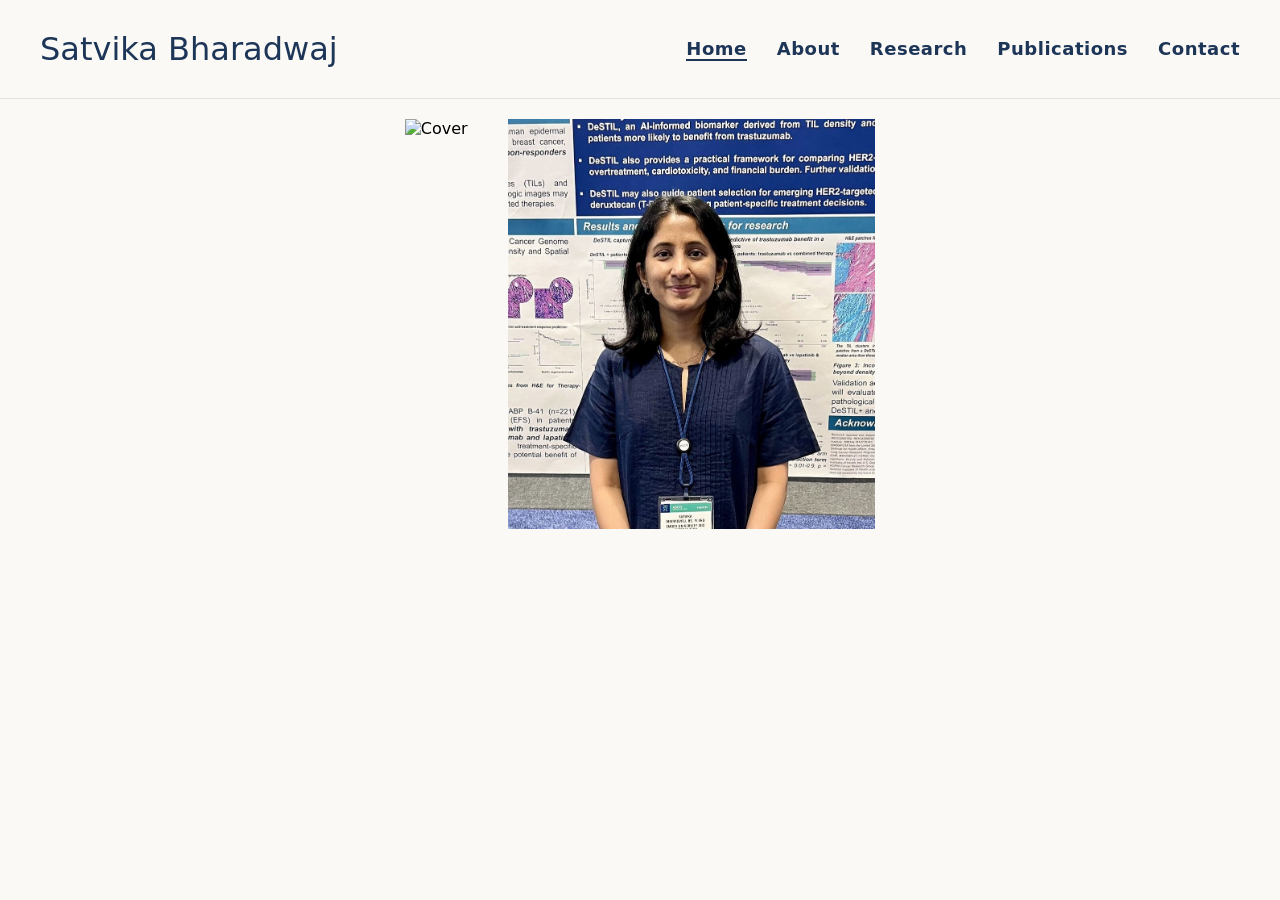
==== index.html @ 122f84b3 "Update index.html" ====
<!DOCTYPE html>
<html lang="en">
<head>
  <meta charset="UTF-8" />
  <meta name="viewport" content="width=device-width, initial-scale=1.0" />
  <title>Satvika Bharadwaj | Biomedical Engineer</title>
  <link rel="stylesheet" href="styles.css" />
</head>
<body>
  <!-- HERO -->
  <header class="hero-marquee" id="home">
    <!-- Top bar with name and nav -->
    <div class="hero-top">
      <h1 class="hero-name">Satvika Bharadwaj</h1>
      
      <!-- Navigation -->
      <nav class="hero-nav" aria-label="Primary">
        <a href="index.html" class="active">Home</a>
        <a href="pages/about.html">About</a>
        <a href="pages/research.html">Research</a>
        <a href="pages/publications.html">Publications</a>
        <a href="pages/contact.html">Contact</a>
      </nav>
    </div>

    <!-- Moving image section (below name/nav) -->
    <div class="marquee" aria-hidden="true">
      <div class="marquee-track">
        <img src="pages/CoverPicture.png" alt="Cover" />
        <img src="pages/formal_photo.jpg" alt="Photo" />
      </div>
    </div>
  </header>
</body>
</html>
---- styles.css ----
* {
  margin: 0;
  padding: 0;
  box-sizing: border-box;
}
body {
  background: #FAF9F6;
  font-family: system-ui, -apple-system, Segoe UI, Roboto, Arial, sans-serif;
}
.hero-marquee {
  background: #FAF9F6;
}
.hero-top {
  display: flex;
  justify-content: space-between;
  align-items: center;
  padding: 30px 40px;
  border-bottom: 1px solid #E6E2D9;
  gap: 40px;
}
.hero-name {
  color: #1D3557;
  font-weight: 400;
  font-size: 32px;
  margin: 0;
  white-space: nowrap;
}
.hero-nav {
  display: flex;
  gap: 30px;
  list-style: none;
  margin-left: auto;
}
.hero-nav a {
  color: #1D3557;
  text-decoration: none;
  font-size: 18px;
  font-weight: 700;
  letter-spacing: 0.5px;
  border-bottom: 2px solid transparent;
  transition: 0.2s;
}
.hero-nav a:hover,
.hero-nav a.active {
  border-bottom-color: #1D3557;
}
.marquee {
  height: 50vh;
  width: 100%;
  overflow: hidden;
  background: #FAF9F6;
  display: flex;
  align-items: center;
  justify-content: center;
}
.marquee-track {
  display: flex;
  height: 100%;
  width: auto;
  animation: none;
  gap: 0;
}
.marquee-track img {
  width: auto;
  height: 100%;
  object-fit: contain;
  padding: 20px;
  flex-shrink: 0;
}
@keyframes scrollRight {
  from {
    transform: translateX(100vw);
  }
  to {
    transform: translateX(-100vw);
  }
}
@media (max-width: 768px) {
  .hero-top {
    flex-direction: column;
    align-items: flex-start;
    gap: 15px;
    padding: 15px 20px;
  }
  .hero-name {
    font-size: 24px;
  }
  .hero-nav {
    gap: 15px;
    flex-direction: row;
    flex-wrap: wrap;
    margin-left: 0;
  }
  .hero-nav a {
    font-size: 14px;
  }
  .marquee {
    height: 35vh;
  }
}
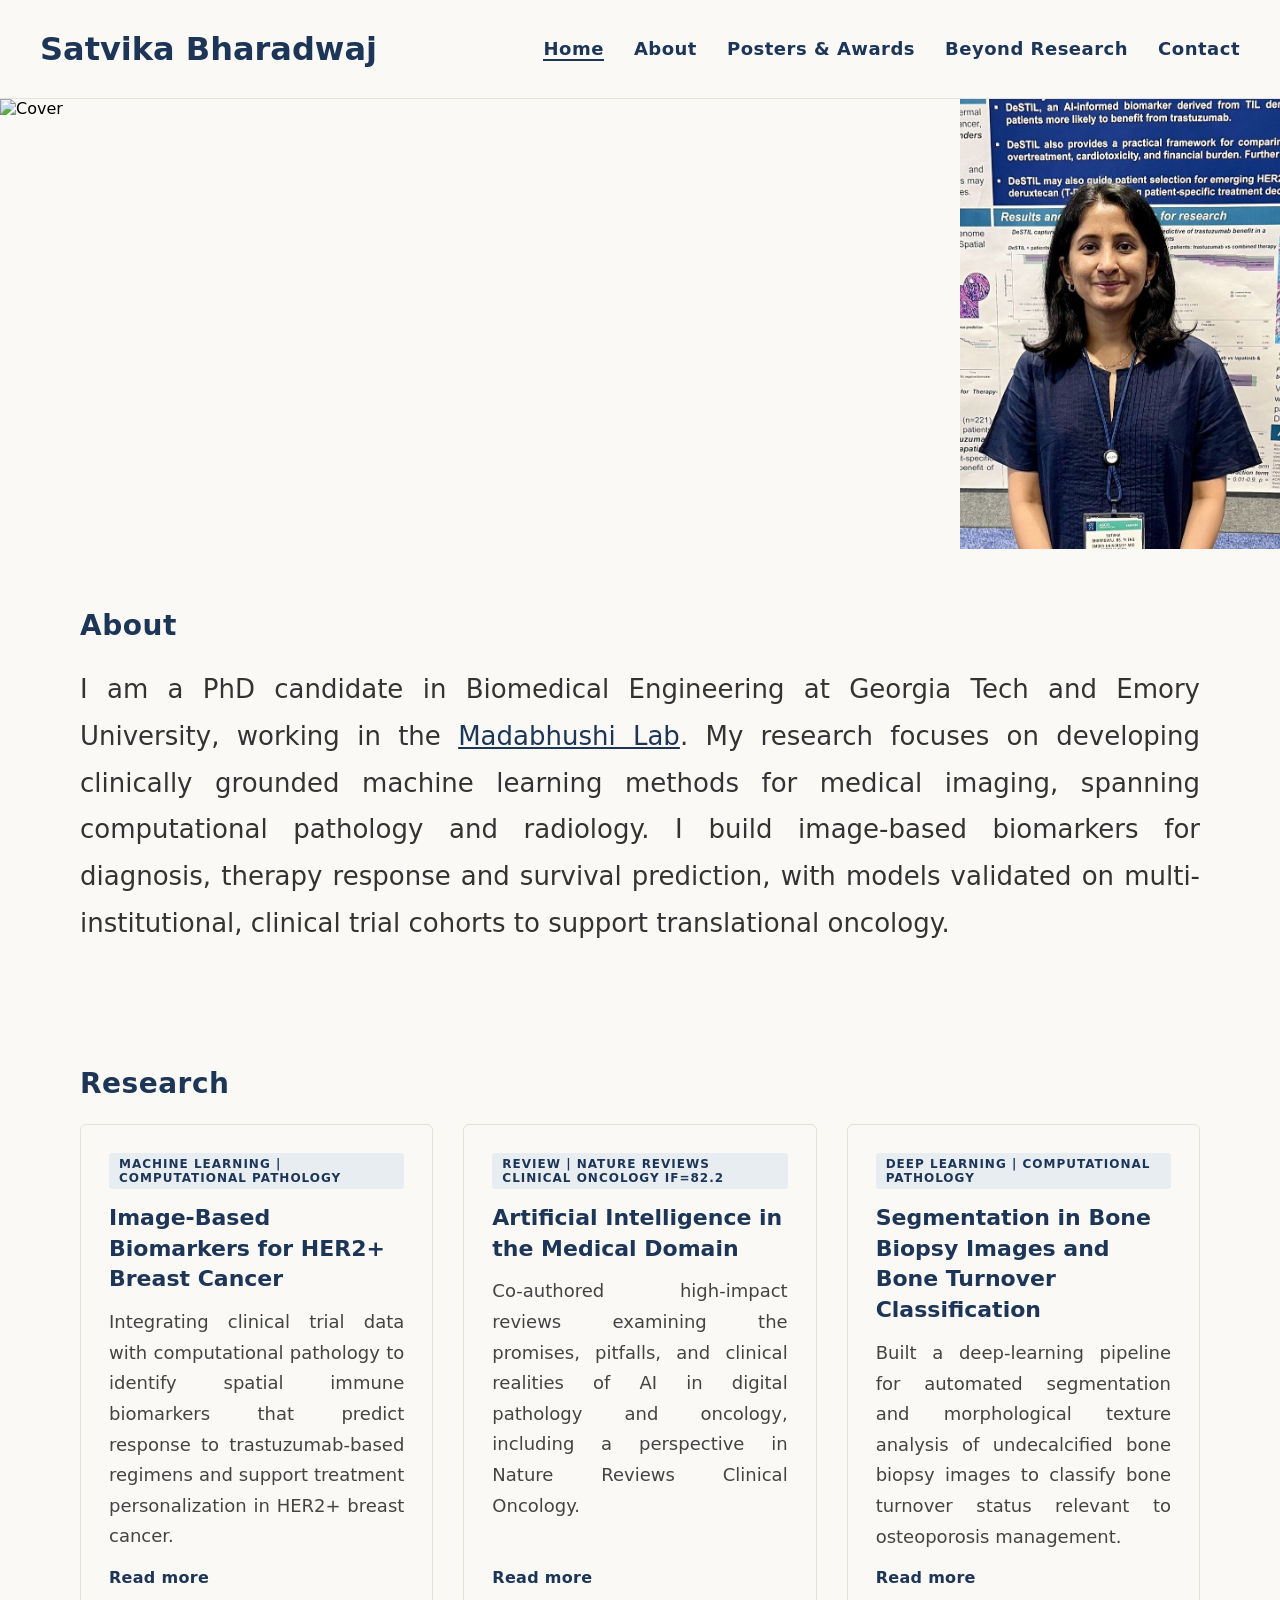
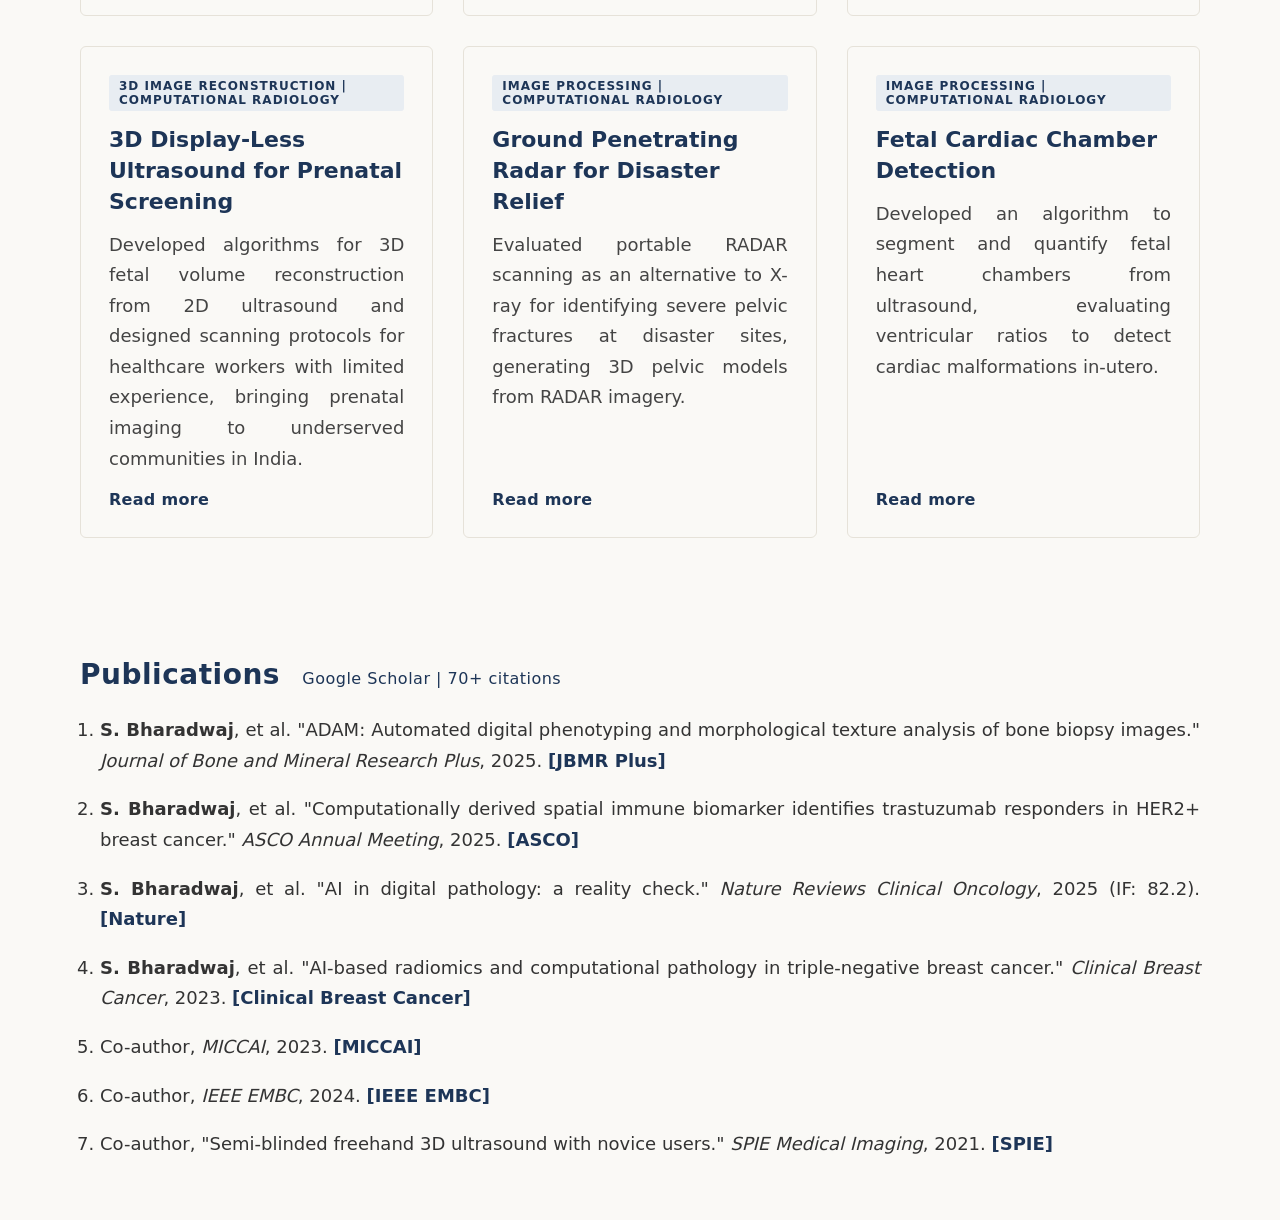
==== commit bc3ade34: "Update website" ====
--- a/index.html
+++ b/index.html
@@ -17,8 +17,8 @@
       <nav class="hero-nav" aria-label="Primary">
         <a href="index.html" class="active">Home</a>
         <a href="pages/about.html">About</a>
-        <a href="pages/research.html">Research</a>
-        <a href="pages/publications.html">Publications</a>
+        <a href="pages/posters-awards.html">Posters & Awards</a>
+        <a href="pages/beyond-research.html">Beyond Research</a>
         <a href="pages/contact.html">Contact</a>
       </nav>
     </div>
@@ -31,5 +31,83 @@
       </div>
     </div>
   </header>
+
+  <!-- ABOUT -->
+  <section class="about" id="about">
+    <div class="section-inner">
+      <h2 class="section-title">About</h2>
+      <p class="about-text">
+        I am a PhD candidate in Biomedical Engineering at Georgia Tech and Emory University, working in the <a href="https://med.emory.edu/departments/radiology/research/research-labs/madabhushi-lab/index.html" target="_blank">Madabhushi Lab</a>. My research focuses on developing clinically grounded machine learning methods for medical imaging, spanning computational pathology and radiology. I build image-based biomarkers for diagnosis, therapy response and survival prediction, with models validated on multi-institutional, clinical trial cohorts to support translational oncology.
+      </p>
+    </div>
+  </section>
+
+  <!-- RESEARCH -->
+  <section class="research" id="research">
+    <div class="section-inner">
+      <h2 class="section-title">Research</h2>
+      <div class="research-grid">
+
+        <a href="pages/research/her2-biomarkers.html" class="research-card">
+          <span class="card-tag">Machine Learning | Computational Pathology</span>
+          <h3>Image-Based Biomarkers for HER2+ Breast Cancer</h3>
+          <p>Integrating clinical trial data with computational pathology to identify spatial immune biomarkers that predict response to trastuzumab-based regimens and support treatment personalization in HER2+ breast cancer.</p>
+          <span class="card-link">Read more</span>
+        </a>
+
+        <a href="pages/research/ai-reviews.html" class="research-card">
+          <span class="card-tag">Review | Nature Reviews Clinical Oncology IF=82.2</span>
+          <h3>Artificial Intelligence in the Medical Domain</h3>
+          <p>Co-authored high-impact reviews examining the promises, pitfalls, and clinical realities of AI in digital pathology and oncology, including a perspective in Nature Reviews Clinical Oncology.</p>
+          <span class="card-link">Read more</span>
+        </a>
+
+        <a href="pages/research/bone-biopsy.html" class="research-card">
+          <span class="card-tag">Deep Learning | Computational Pathology</span>
+          <h3>Segmentation in Bone Biopsy Images and Bone Turnover Classification</h3>
+          <p>Built a deep-learning pipeline for automated segmentation and morphological texture analysis of undecalcified bone biopsy images to classify bone turnover status relevant to osteoporosis management.</p>
+          <span class="card-link">Read more</span>
+        </a>
+
+        <a href="pages/research/secure-ultrasound.html" class="research-card">
+          <span class="card-tag">3D Image Reconstruction | Computational Radiology</span>
+          <h3>3D Display-Less Ultrasound for Prenatal Screening</h3>
+          <p>Developed algorithms for 3D fetal volume reconstruction from 2D ultrasound and designed scanning protocols for healthcare workers with limited experience, bringing prenatal imaging to underserved communities in India.</p>
+          <span class="card-link">Read more</span>
+        </a>
+
+        <a href="pages/research/gpr-pelvic.html" class="research-card">
+          <span class="card-tag">Image Processing | Computational Radiology</span>
+          <h3>Ground Penetrating Radar for Disaster Relief</h3>
+          <p>Evaluated portable RADAR scanning as an alternative to X-ray for identifying severe pelvic fractures at disaster sites, generating 3D pelvic models from RADAR imagery.</p>
+          <span class="card-link">Read more</span>
+        </a>
+
+        <a href="pages/research/fetal-cardiac.html" class="research-card">
+          <span class="card-tag">Image Processing | Computational Radiology</span>
+          <h3>Fetal Cardiac Chamber Detection</h3>
+          <p>Developed an algorithm to segment and quantify fetal heart chambers from ultrasound, evaluating ventricular ratios to detect cardiac malformations in-utero.</p>
+          <span class="card-link">Read more</span>
+        </a>
+
+      </div>
+    </div>
+  </section>
+
+  <!-- PUBLICATIONS -->
+  <section class="publications" id="publications">
+    <div class="section-inner">
+      <h2 class="section-title">Publications <a href="https://scholar.google.com/citations?hl=en&user=Og2cWEsAAAAJ" target="_blank" class="scholar-link">Google Scholar | 70+ citations</a></h2>
+      <ol class="pub-list">
+        <li><strong>S. Bharadwaj</strong>, et al. "ADAM: Automated digital phenotyping and morphological texture analysis of bone biopsy images." <em>Journal of Bone and Mineral Research Plus</em>, 2025. <a href="https://academic.oup.com/jbmrplus/article/9/4/ziaf028/8006380?login=false" target="_blank">[JBMR Plus]</a></li>
+        <li><strong>S. Bharadwaj</strong>, et al. "Computationally derived spatial immune biomarker identifies trastuzumab responders in HER2+ breast cancer." <em>ASCO Annual Meeting</em>, 2025. <a href="https://meetings.asco.org/abstracts-presentations/244453" target="_blank">[ASCO]</a></li>
+        <li><strong>S. Bharadwaj</strong>, et al. "AI in digital pathology: a reality check." <em>Nature Reviews Clinical Oncology</em>, 2025 (IF: 82.2). <a href="https://pubmed.ncbi.nlm.nih.gov/39934323/" target="_blank">[Nature]</a></li>
+        <li><strong>S. Bharadwaj</strong>, et al. "AI-based radiomics and computational pathology in triple-negative breast cancer." <em>Clinical Breast Cancer</em>, 2023. <a href="https://pubmed.ncbi.nlm.nih.gov/37380569/" target="_blank">[Clinical Breast Cancer]</a></li>
+        <li>Co-author, <em>MICCAI</em>, 2023. <a href="https://doi.org/10.1007/978-3-031-43987-2_28" target="_blank">[MICCAI]</a></li>
+        <li>Co-author, <em>IEEE EMBC</em>, 2024. <a href="https://doi.org/10.1109/embc53108.2024.10782039" target="_blank">[IEEE EMBC]</a></li>
+        <li>Co-author, "Semi-blinded freehand 3D ultrasound with novice users." <em>SPIE Medical Imaging</em>, 2021. <a href="https://doi.org/10.1117/12.2582139" target="_blank">[SPIE]</a></li>
+      </ol>
+    </div>
+  </section>
 </body>
 </html>
--- a/styles.css
+++ b/styles.css
@@ -20,7 +20,7 @@
 }
 .hero-name {
   color: #1D3557;
-  font-weight: 400;
+  font-weight: 700;
   font-size: 32px;
   margin: 0;
   white-space: nowrap;
@@ -52,27 +52,272 @@
   display: flex;
   align-items: center;
   justify-content: center;
-}
+  position: relative;
+}
+
 .marquee-track {
   display: flex;
   height: 100%;
-  width: auto;
-  animation: none;
+  width: 100%;
   gap: 0;
 }
-.marquee-track img {
-  width: auto;
+
+.marquee-track img:first-child {
+  width: 75%;
   height: 100%;
-  object-fit: contain;
-  padding: 20px;
+  object-fit: cover;
   flex-shrink: 0;
 }
+
+.marquee-track img:last-child {
+  width: 25%;
+  height: 100%;
+  object-fit: cover;
+  flex-shrink: 0;
+}
+/* Shared section styles */
+.section-inner {
+  max-width: 1200px;
+  margin: 0 auto;
+  padding: 60px 40px;
+}
+
+.section-title {
+  color: #1D3557;
+  font-size: 28px;
+  font-weight: 700;
+  margin-bottom: 24px;
+  letter-spacing: 0.5px;
+}
+
+/* About */
+
+.about-text {
+  color: #333;
+  font-size: 26px;
+  line-height: 1.8;
+  text-align: justify;
+}
+
+.about-text a {
+  color: #1D3557;
+  text-decoration: underline;
+}
+
+/* Research */
+.research-grid {
+  display: grid;
+  grid-template-columns: 1fr 1fr 1fr;
+  gap: 30px;
+}
+
+.research-card {
+  display: flex;
+  flex-direction: column;
+  padding: 28px;
+  border: 1px solid #E6E2D9;
+  border-radius: 6px;
+  text-decoration: none;
+  color: inherit;
+  transition: box-shadow 0.2s, border-color 0.2s;
+}
+
+.research-card:hover {
+  border-color: #1D3557;
+  box-shadow: 0 4px 16px rgba(29, 53, 87, 0.1);
+}
+
+.card-tag {
+  display: inline-block;
+  font-size: 12px;
+  font-weight: 700;
+  text-transform: uppercase;
+  letter-spacing: 1px;
+  color: #1D3557;
+  background: #E8EDF2;
+  padding: 4px 10px;
+  border-radius: 3px;
+  margin-bottom: 14px;
+  align-self: flex-start;
+}
+
+.research-card h3 {
+  color: #1D3557;
+  font-size: 22px;
+  font-weight: 700;
+  margin-bottom: 12px;
+  line-height: 1.4;
+}
+
+.research-card p {
+  color: #444;
+  font-size: 18px;
+  line-height: 1.7;
+  text-align: justify;
+  flex-grow: 1;
+}
+
+.card-link {
+  display: inline-block;
+  margin-top: 16px;
+  font-size: 16px;
+  font-weight: 700;
+  color: #1D3557;
+  letter-spacing: 0.3px;
+}
+
+/* Publications */
+.pub-list {
+  list-style-position: outside;
+  padding-left: 20px;
+  display: flex;
+  flex-direction: column;
+  gap: 18px;
+}
+
+.pub-list li {
+  color: #333;
+  font-size: 18px;
+  line-height: 1.7;
+  text-align: justify;
+}
+
+.scholar-link {
+  font-size: 16px;
+  font-weight: 400;
+  color: #1D3557;
+  text-decoration: none;
+  margin-left: 12px;
+}
+
+.scholar-link:hover {
+  text-decoration: underline;
+}
+
+.pub-list li a {
+  color: #1D3557;
+  font-weight: 700;
+  text-decoration: none;
+}
+
+.pub-list li a:hover {
+  text-decoration: underline;
+}
+
+.detail-body a {
+  color: #1D3557;
+  text-decoration: underline;
+}
+
+.awards-list a {
+  color: inherit;
+  text-decoration: none;
+}
+
+.awards-list a:hover {
+  text-decoration: underline;
+}
+
+/* Detail pages */
+.detail-page .section-inner {
+  max-width: 800px;
+}
+
+.back-link {
+  display: inline-block;
+  font-size: 14px;
+  font-weight: 700;
+  color: #1D3557;
+  text-decoration: none;
+  margin-bottom: 24px;
+  letter-spacing: 0.3px;
+}
+
+.back-link:hover {
+  text-decoration: underline;
+}
+
+.detail-title {
+  color: #1D3557;
+  font-size: 28px;
+  font-weight: 700;
+  line-height: 1.4;
+  margin-bottom: 8px;
+}
+
+.detail-meta {
+  color: #777;
+  font-size: 15px;
+  margin-bottom: 32px;
+}
+
+.detail-body p {
+  color: #333;
+  font-size: 17px;
+  line-height: 1.85;
+  text-align: justify;
+  margin-bottom: 20px;
+}
+
+.detail-body p:last-child {
+  margin-bottom: 0;
+}
+
+.detail-body-text {
+  color: #333;
+  font-size: 17px;
+  line-height: 1.85;
+  text-align: justify;
+}
+
+/* Awards & Posters */
+.awards-list {
+  list-style: none;
+  display: flex;
+  flex-direction: column;
+  gap: 20px;
+}
+
+.awards-list li {
+  display: flex;
+  gap: 20px;
+  align-items: baseline;
+}
+
+.award-year {
+  font-size: 14px;
+  font-weight: 700;
+  color: #1D3557;
+  background: #E8EDF2;
+  padding: 4px 10px;
+  border-radius: 3px;
+  white-space: nowrap;
+}
+
+.awards-list li div strong {
+  color: #1D3557;
+  font-size: 16px;
+  display: block;
+  margin-bottom: 4px;
+}
+
+.awards-list li div p {
+  color: #555;
+  font-size: 15px;
+  line-height: 1.6;
+}
+
 @keyframes scrollRight {
   from {
     transform: translateX(100vw);
   }
   to {
     transform: translateX(-100vw);
+  }
+}
+@media (max-width: 1024px) {
+  .research-grid {
+    grid-template-columns: 1fr 1fr;
   }
 }
 @media (max-width: 768px) {
@@ -97,4 +342,13 @@
   .marquee {
     height: 35vh;
   }
-}
+  .section-inner {
+    padding: 40px 20px;
+  }
+  .research-grid {
+    grid-template-columns: 1fr;
+  }
+  .research-card {
+    padding: 20px;
+  }
+}
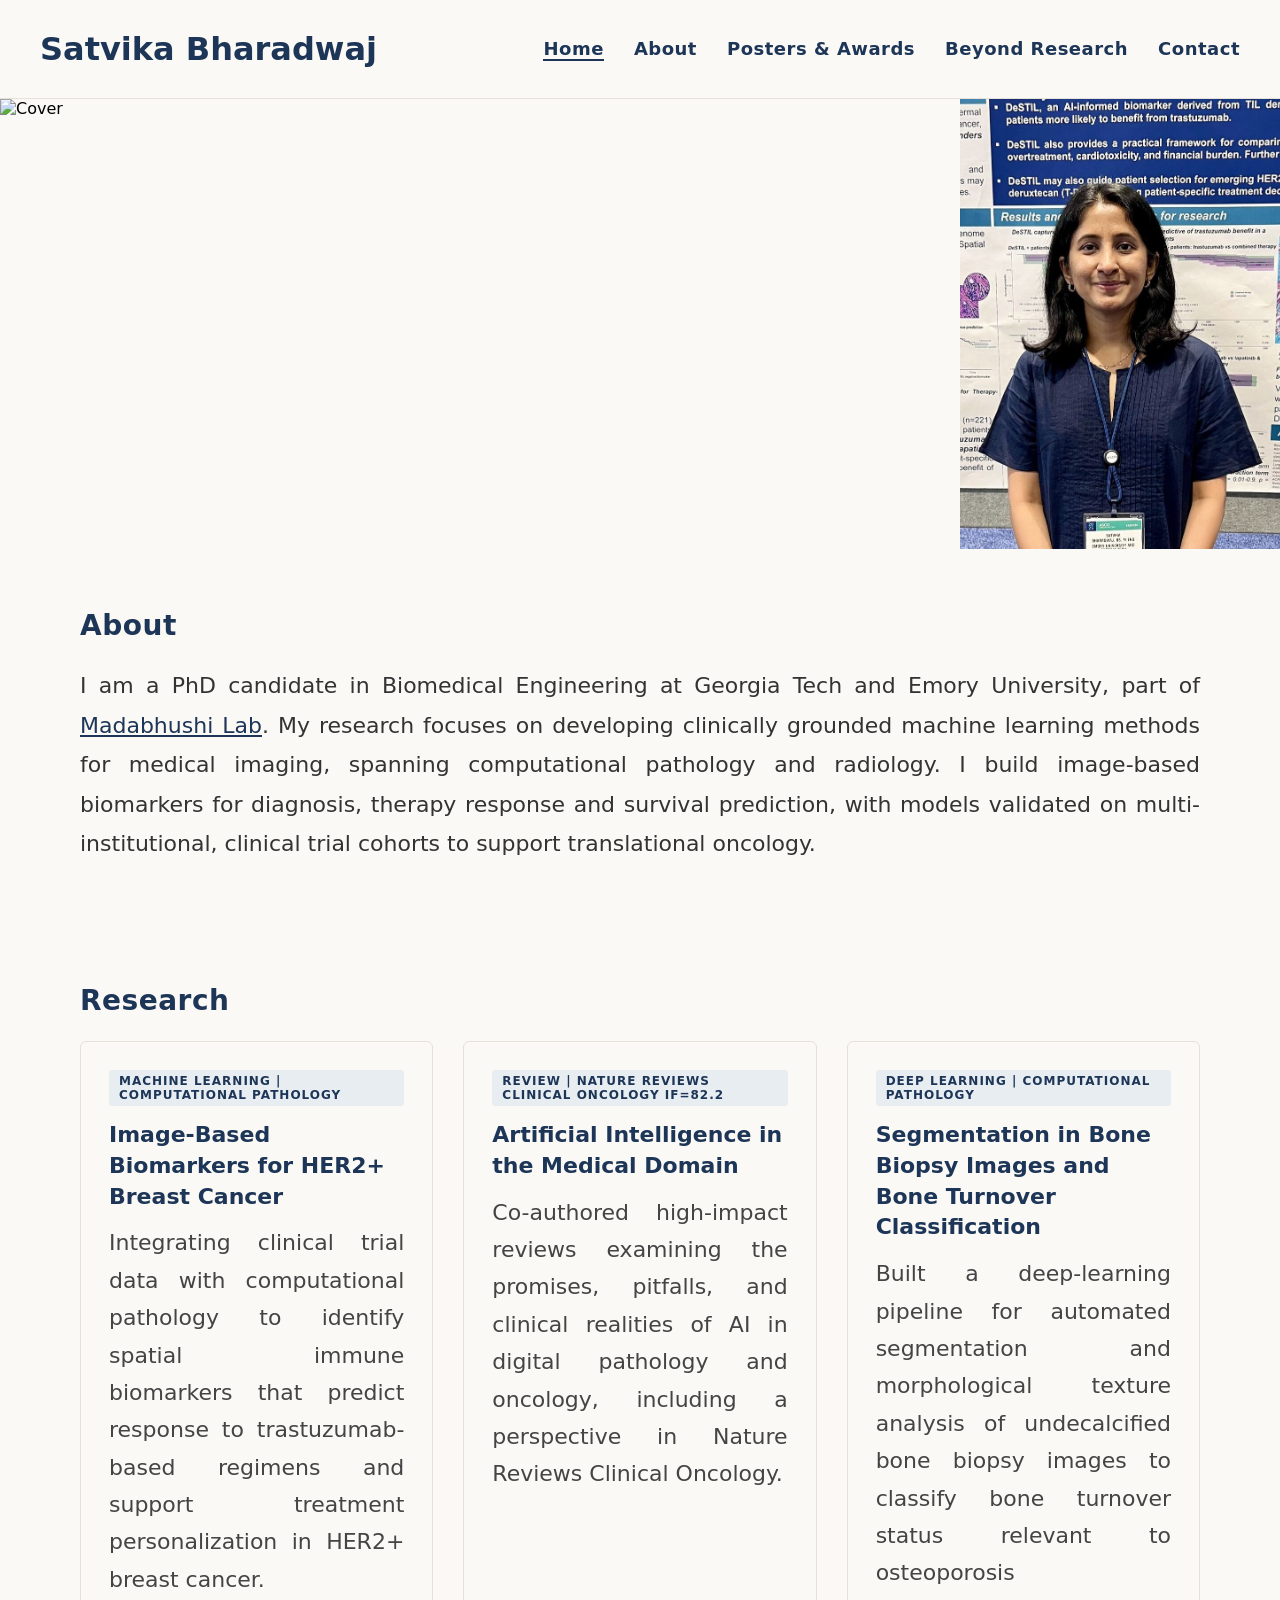
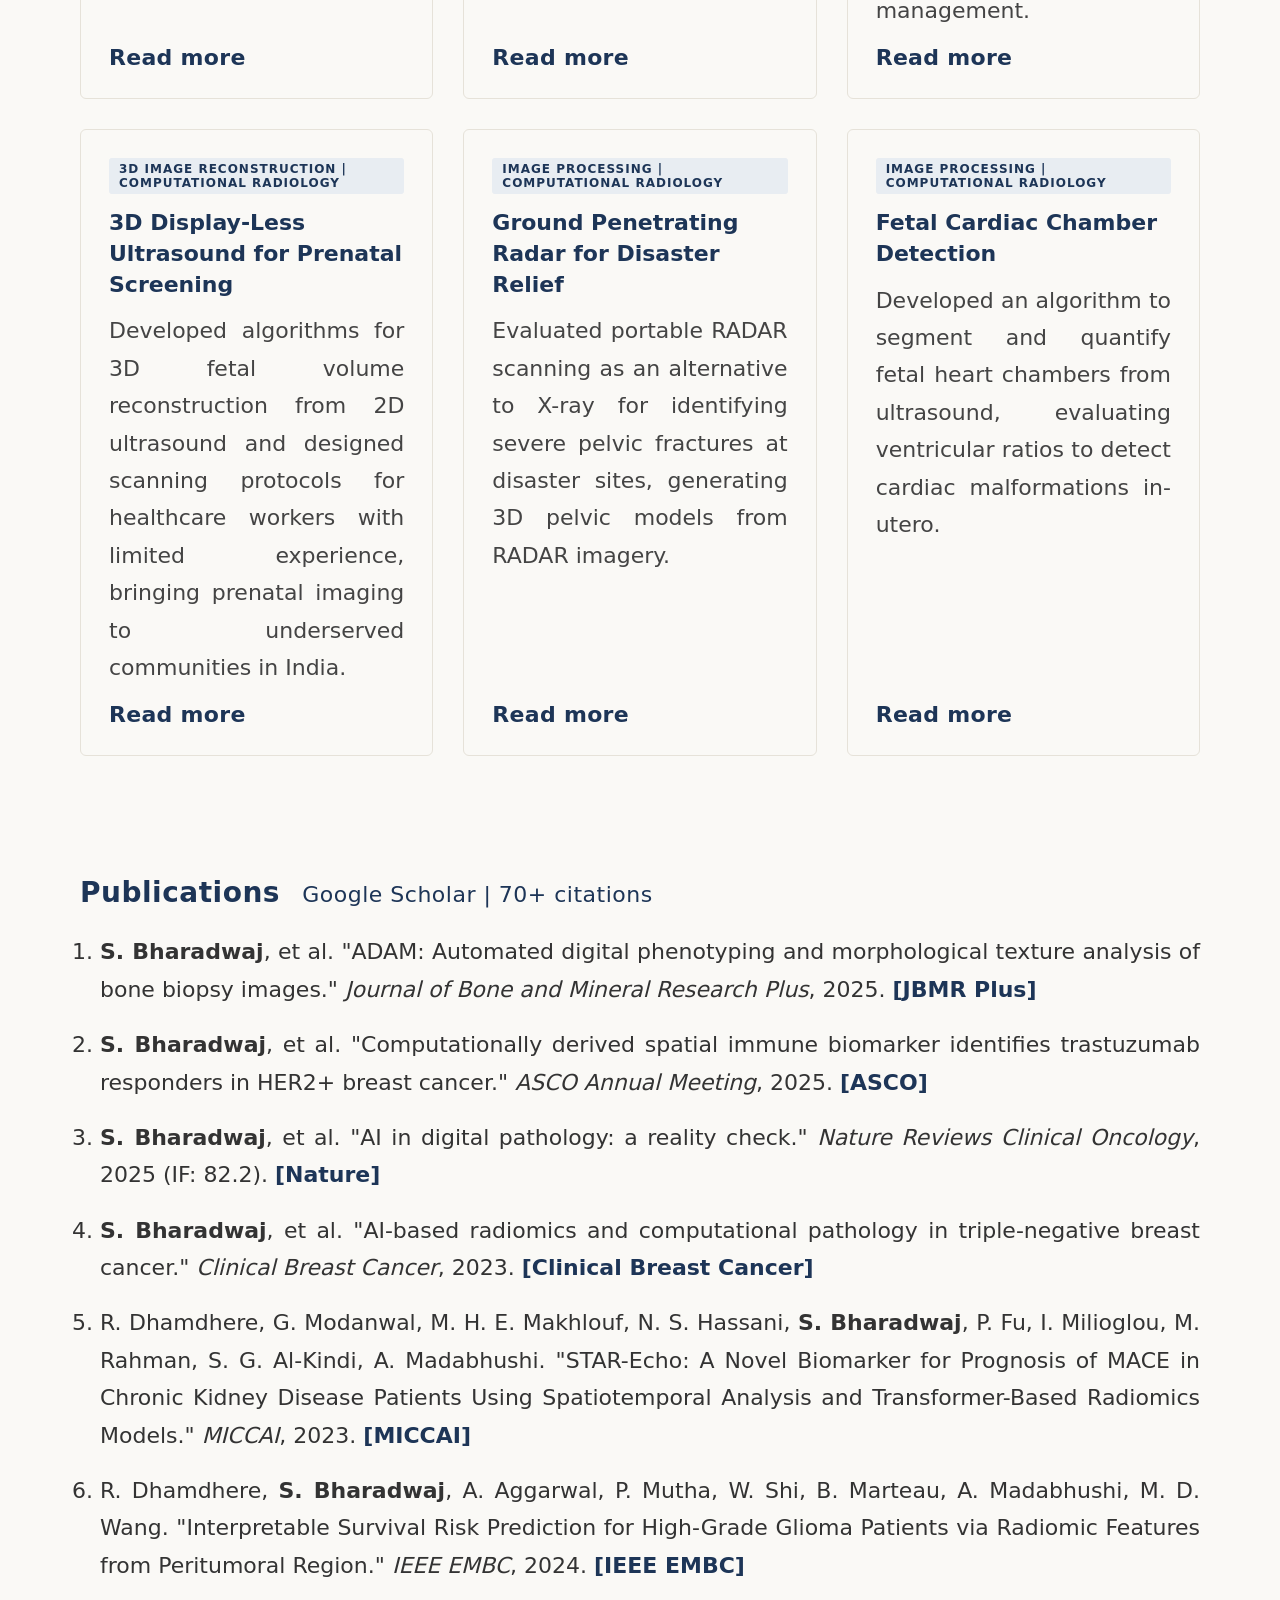
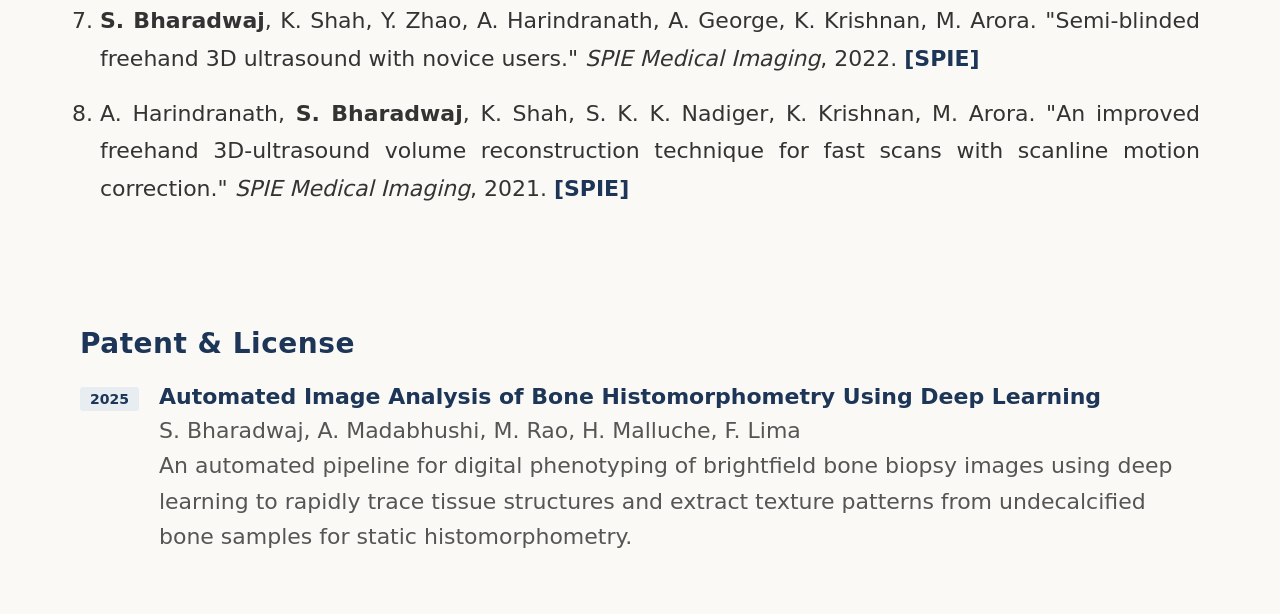
==== commit 6eb9fc5e: "Update website content, styles, and add resume/books page" ====
--- a/index.html
+++ b/index.html
@@ -37,7 +37,7 @@
     <div class="section-inner">
       <h2 class="section-title">About</h2>
       <p class="about-text">
-        I am a PhD candidate in Biomedical Engineering at Georgia Tech and Emory University, working in the <a href="https://med.emory.edu/departments/radiology/research/research-labs/madabhushi-lab/index.html" target="_blank">Madabhushi Lab</a>. My research focuses on developing clinically grounded machine learning methods for medical imaging, spanning computational pathology and radiology. I build image-based biomarkers for diagnosis, therapy response and survival prediction, with models validated on multi-institutional, clinical trial cohorts to support translational oncology.
+        I am a PhD candidate in Biomedical Engineering at Georgia Tech and Emory University, part of <a href="https://med.emory.edu/departments/radiology/research/research-labs/madabhushi-lab/index.html" target="_blank">Madabhushi Lab</a>. My research focuses on developing clinically grounded machine learning methods for medical imaging, spanning computational pathology and radiology. I build image-based biomarkers for diagnosis, therapy response and survival prediction, with models validated on multi-institutional, clinical trial cohorts to support translational oncology.
       </p>
     </div>
   </section>
@@ -103,10 +103,28 @@
         <li><strong>S. Bharadwaj</strong>, et al. "Computationally derived spatial immune biomarker identifies trastuzumab responders in HER2+ breast cancer." <em>ASCO Annual Meeting</em>, 2025. <a href="https://meetings.asco.org/abstracts-presentations/244453" target="_blank">[ASCO]</a></li>
         <li><strong>S. Bharadwaj</strong>, et al. "AI in digital pathology: a reality check." <em>Nature Reviews Clinical Oncology</em>, 2025 (IF: 82.2). <a href="https://pubmed.ncbi.nlm.nih.gov/39934323/" target="_blank">[Nature]</a></li>
         <li><strong>S. Bharadwaj</strong>, et al. "AI-based radiomics and computational pathology in triple-negative breast cancer." <em>Clinical Breast Cancer</em>, 2023. <a href="https://pubmed.ncbi.nlm.nih.gov/37380569/" target="_blank">[Clinical Breast Cancer]</a></li>
-        <li>Co-author, <em>MICCAI</em>, 2023. <a href="https://doi.org/10.1007/978-3-031-43987-2_28" target="_blank">[MICCAI]</a></li>
-        <li>Co-author, <em>IEEE EMBC</em>, 2024. <a href="https://doi.org/10.1109/embc53108.2024.10782039" target="_blank">[IEEE EMBC]</a></li>
-        <li>Co-author, "Semi-blinded freehand 3D ultrasound with novice users." <em>SPIE Medical Imaging</em>, 2021. <a href="https://doi.org/10.1117/12.2582139" target="_blank">[SPIE]</a></li>
+        <li>R. Dhamdhere, G. Modanwal, M. H. E. Makhlouf, N. S. Hassani, <strong>S. Bharadwaj</strong>, P. Fu, I. Milioglou, M. Rahman, S. G. Al-Kindi, A. Madabhushi. "STAR-Echo: A Novel Biomarker for Prognosis of MACE in Chronic Kidney Disease Patients Using Spatiotemporal Analysis and Transformer-Based Radiomics Models." <em>MICCAI</em>, 2023. <a href="https://doi.org/10.1007/978-3-031-43987-2_28" target="_blank">[MICCAI]</a></li>
+        <li>R. Dhamdhere, <strong>S. Bharadwaj</strong>, A. Aggarwal, P. Mutha, W. Shi, B. Marteau, A. Madabhushi, M. D. Wang. "Interpretable Survival Risk Prediction for High-Grade Glioma Patients via Radiomic Features from Peritumoral Region." <em>IEEE EMBC</em>, 2024. <a href="https://doi.org/10.1109/embc53108.2024.10782039" target="_blank">[IEEE EMBC]</a></li>
+        <li> <strong> S. Bharadwaj</strong>, K. Shah, Y. Zhao, A. Harindranath, A. George, K. Krishnan, M. Arora. "Semi-blinded freehand 3D ultrasound with novice users." <em>SPIE Medical Imaging</em>, 2022. <a href="https://www.spiedigitallibrary.org/conference-proceedings-of-spie/12035/1203516/Semi-blinded-freehand-3D-ultrasound-with-novice-users/10.1117/12.2610969.short"> [SPIE]</a> </li>
+        <li>A. Harindranath, <strong>S. Bharadwaj</strong>, K. Shah, S. K. K. Nadiger, K. Krishnan, M. Arora. "An improved freehand 3D-ultrasound volume reconstruction technique for fast scans with scanline motion correction." <em>SPIE Medical Imaging</em>, 2021. <a href="https://doi.org/10.1117/12.2582139" target="_blank">[SPIE]</a></li>
       </ol>
+    </div>
+  </section>
+
+  <!-- PATENT & LICENSE -->
+  <section class="patent" id="patent">
+    <div class="section-inner">
+      <h2 class="section-title">Patent & License</h2>
+      <ul class="awards-list">
+        <li>
+          <span class="award-year">2025</span>
+          <div>
+            <strong><a href="https://emoryott.technologypublisher.com/techcase/24190" target="_blank">Automated Image Analysis of Bone Histomorphometry Using Deep Learning</a></strong>
+            <p>S. Bharadwaj, A. Madabhushi, M. Rao, H. Malluche, F. Lima</p>
+            <p>An automated pipeline for digital phenotyping of brightfield bone biopsy images using deep learning to rapidly trace tissue structures and extract texture patterns from undecalcified bone samples for static histomorphometry.</p>
+          </div>
+        </li>
+      </ul>
     </div>
   </section>
 </body>
--- a/styles.css
+++ b/styles.css
@@ -94,7 +94,7 @@
 
 .about-text {
   color: #333;
-  font-size: 26px;
+  font-size: 22px;
   line-height: 1.8;
   text-align: justify;
 }
@@ -151,7 +151,7 @@
 
 .research-card p {
   color: #444;
-  font-size: 18px;
+  font-size: 22px;
   line-height: 1.7;
   text-align: justify;
   flex-grow: 1;
@@ -160,7 +160,7 @@
 .card-link {
   display: inline-block;
   margin-top: 16px;
-  font-size: 16px;
+  font-size: 22px;
   font-weight: 700;
   color: #1D3557;
   letter-spacing: 0.3px;
@@ -177,13 +177,13 @@
 
 .pub-list li {
   color: #333;
-  font-size: 18px;
+  font-size: 22px;
   line-height: 1.7;
   text-align: justify;
 }
 
 .scholar-link {
-  font-size: 16px;
+  font-size: 22px;
   font-weight: 400;
   color: #1D3557;
   text-decoration: none;
@@ -207,6 +207,46 @@
 .detail-body a {
   color: #1D3557;
   text-decoration: underline;
+}
+
+/* CV link */
+.cv-link {
+  display: inline-block;
+  font-size: 22px;
+  font-weight: 700;
+  color: #1D3557;
+  text-decoration: none;
+  border: 2px solid #1D3557;
+  padding: 10px 24px;
+  border-radius: 4px;
+  margin-bottom: 32px;
+  transition: background 0.2s, color 0.2s;
+}
+
+.cv-link:hover {
+  background: #1D3557;
+  color: #FAF9F6;
+}
+
+.ikigai-section {
+  display: flex;
+  gap: 28px;
+  align-items: flex-start;
+  margin-bottom: 20px;
+}
+
+.ikigai-book {
+  flex-shrink: 0;
+}
+
+.ikigai-book img {
+  width: 150px;
+  border-radius: 4px;
+  box-shadow: 0 4px 12px rgba(0, 0, 0, 0.1);
+}
+
+.ikigai-text p {
+  margin-bottom: 0;
 }
 
 .awards-list a {
@@ -216,6 +256,73 @@
 
 .awards-list a:hover {
   text-decoration: underline;
+}
+
+/* Contact */
+.contact-list {
+  list-style: none;
+  display: flex;
+  flex-direction: column;
+  gap: 16px;
+  margin-top: 24px;
+}
+
+.contact-list li {
+  font-size: 22px;
+  color: #333;
+}
+
+.contact-list li strong {
+  color: #1D3557;
+  margin-right: 12px;
+}
+
+.contact-list li a {
+  color: #1D3557;
+  text-decoration: none;
+}
+
+.contact-list li a:hover {
+  text-decoration: underline;
+}
+
+/* Book grid */
+.book-grid {
+  display: grid;
+  grid-template-columns: repeat(5, 1fr);
+  gap: 28px;
+}
+
+.book-item {
+  text-decoration: none;
+  color: inherit;
+  transition: transform 0.2s;
+}
+
+.book-item:hover {
+  transform: scale(1.03);
+}
+
+.book-item img {
+  width: 100%;
+  aspect-ratio: 2 / 3;
+  object-fit: cover;
+  border-radius: 2px;
+  box-shadow: 0 2px 8px rgba(0, 0, 0, 0.12);
+}
+
+.book-item h3 {
+  font-size: 14px;
+  font-weight: 600;
+  color: #1D3557;
+  margin-top: 10px;
+  margin-bottom: 2px;
+  line-height: 1.3;
+}
+
+.book-item p {
+  font-size: 13px;
+  color: #777;
 }
 
 /* Detail pages */
@@ -225,7 +332,7 @@
 
 .back-link {
   display: inline-block;
-  font-size: 14px;
+  font-size: 22px;
   font-weight: 700;
   color: #1D3557;
   text-decoration: none;
@@ -247,13 +354,13 @@
 
 .detail-meta {
   color: #777;
-  font-size: 15px;
+  font-size: 22px;
   margin-bottom: 32px;
 }
 
 .detail-body p {
   color: #333;
-  font-size: 17px;
+  font-size: 22px;
   line-height: 1.85;
   text-align: justify;
   margin-bottom: 20px;
@@ -265,7 +372,7 @@
 
 .detail-body-text {
   color: #333;
-  font-size: 17px;
+  font-size: 22px;
   line-height: 1.85;
   text-align: justify;
 }
@@ -296,14 +403,14 @@
 
 .awards-list li div strong {
   color: #1D3557;
-  font-size: 16px;
+  font-size: 22px;
   display: block;
   margin-bottom: 4px;
 }
 
 .awards-list li div p {
   color: #555;
-  font-size: 15px;
+  font-size: 22px;
   line-height: 1.6;
 }
 
@@ -318,6 +425,9 @@
 @media (max-width: 1024px) {
   .research-grid {
     grid-template-columns: 1fr 1fr;
+  }
+  .book-grid {
+    grid-template-columns: repeat(4, 1fr);
   }
 }
 @media (max-width: 768px) {
@@ -351,4 +461,12 @@
   .research-card {
     padding: 20px;
   }
-}
+  .ikigai-section {
+    flex-direction: column;
+    align-items: center;
+  }
+  .book-grid {
+    grid-template-columns: repeat(2, 1fr);
+    gap: 20px;
+  }
+}
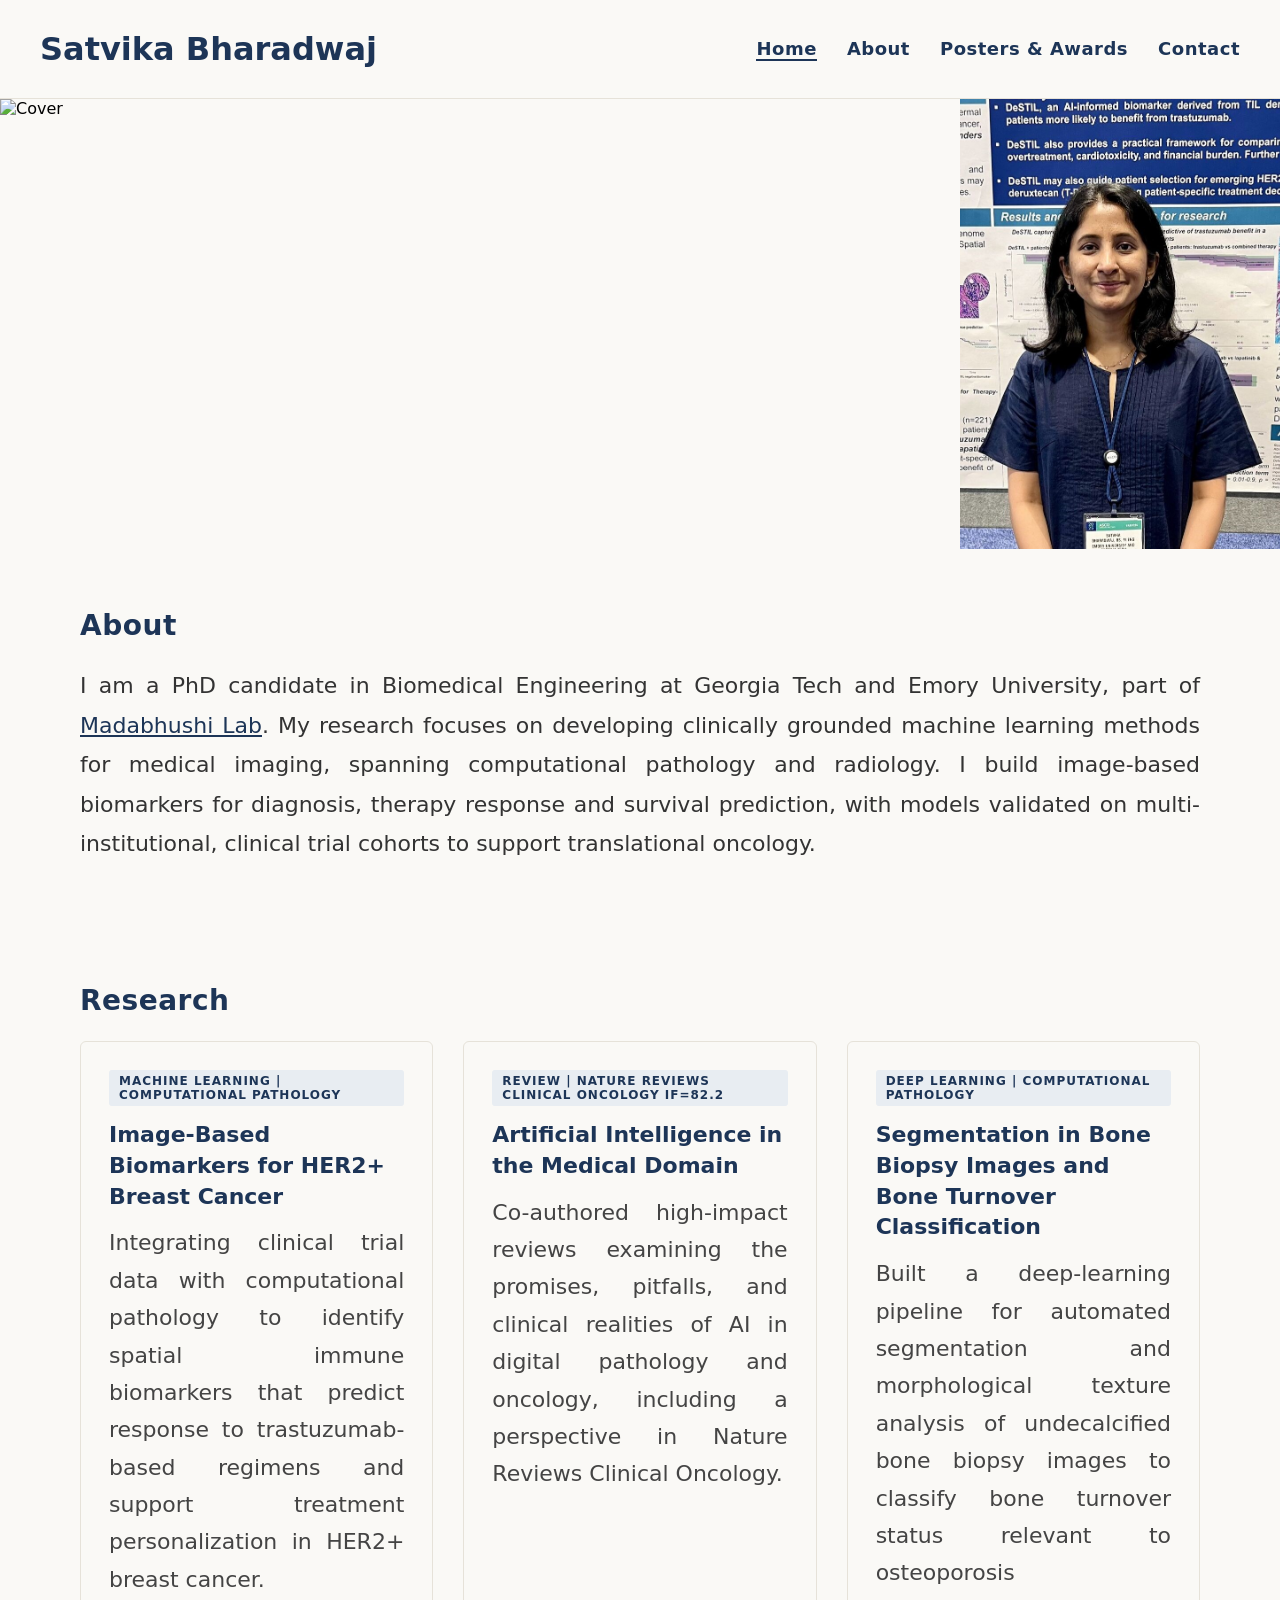
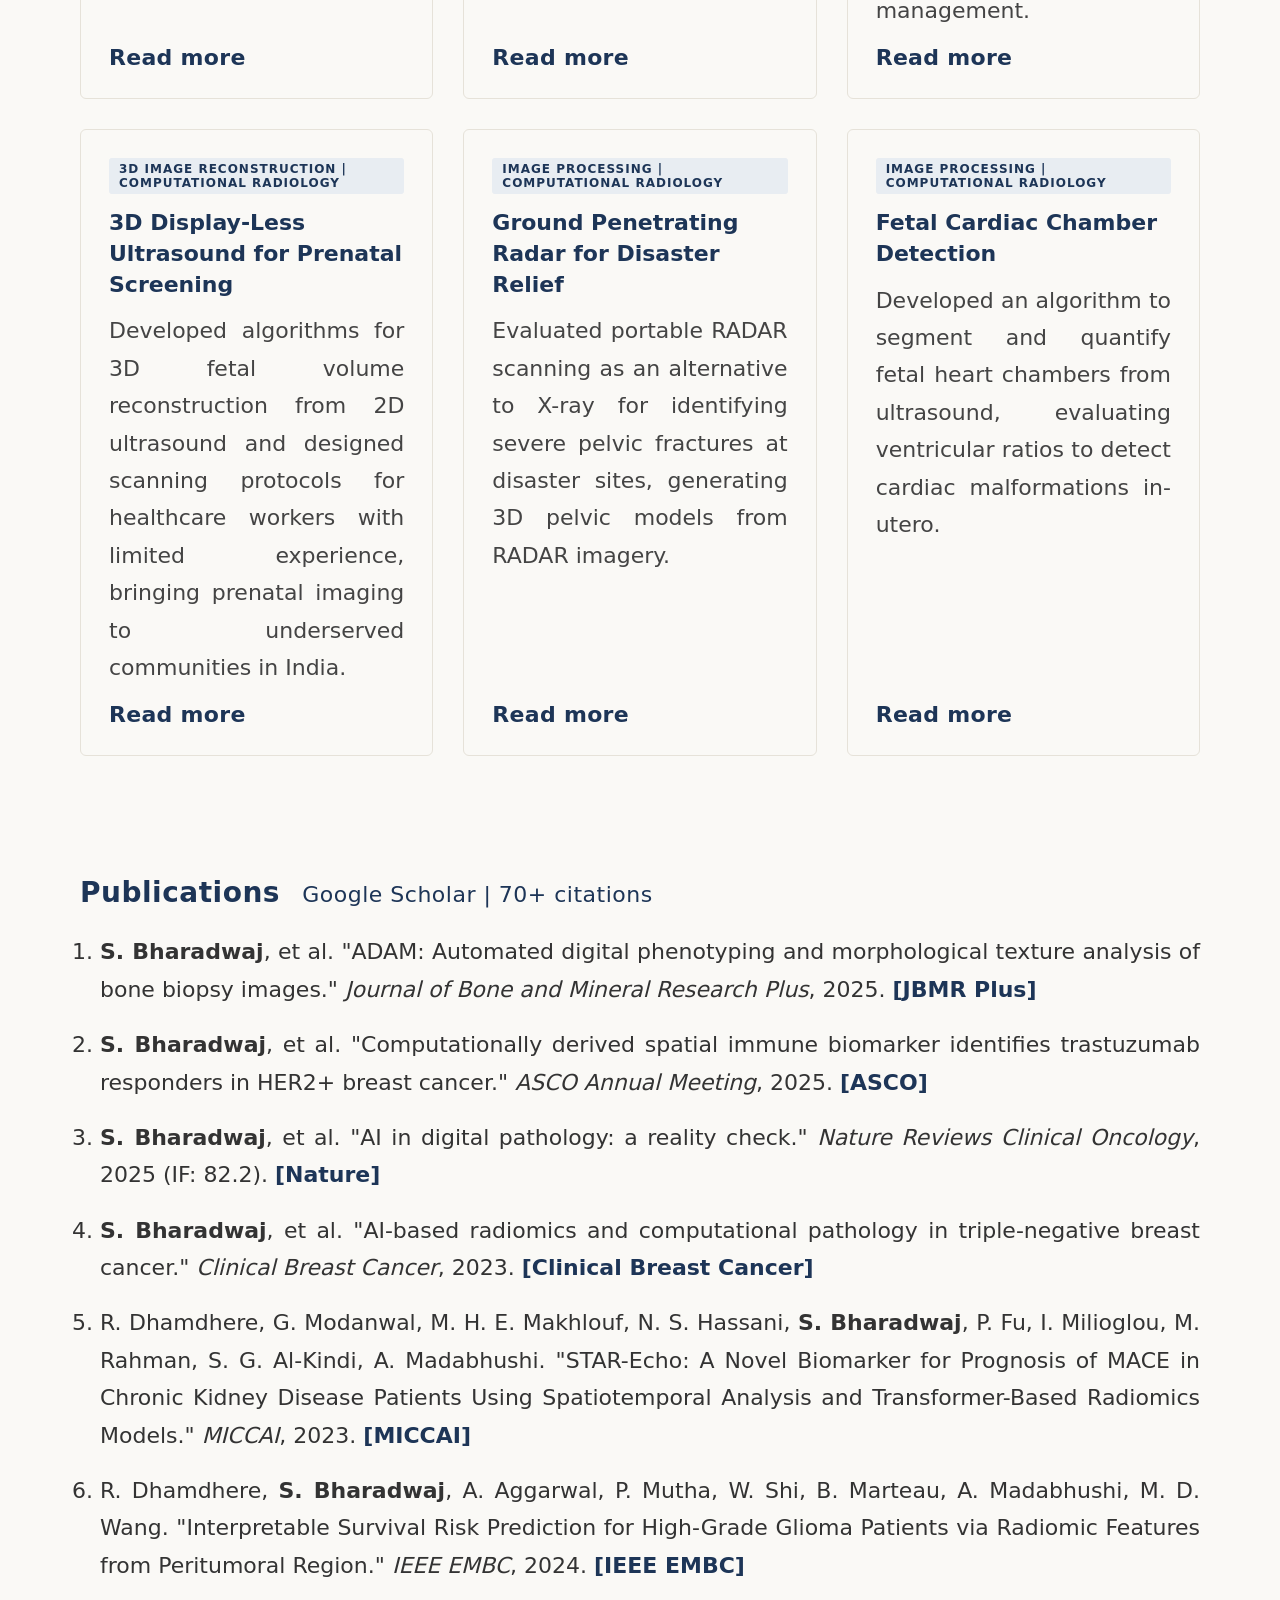
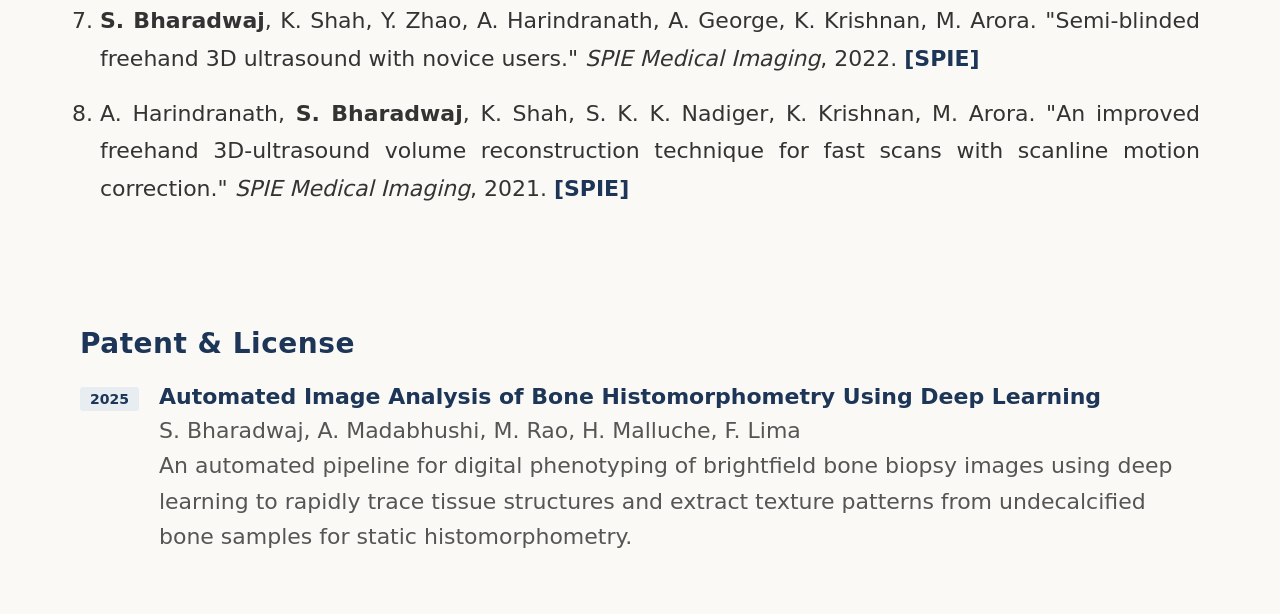
==== commit f065029b: "update pages structure" ====
--- a/index.html
+++ b/index.html
@@ -18,7 +18,6 @@
         <a href="index.html" class="active">Home</a>
         <a href="pages/about.html">About</a>
         <a href="pages/posters-awards.html">Posters & Awards</a>
-        <a href="pages/beyond-research.html">Beyond Research</a>
         <a href="pages/contact.html">Contact</a>
       </nav>
     </div>
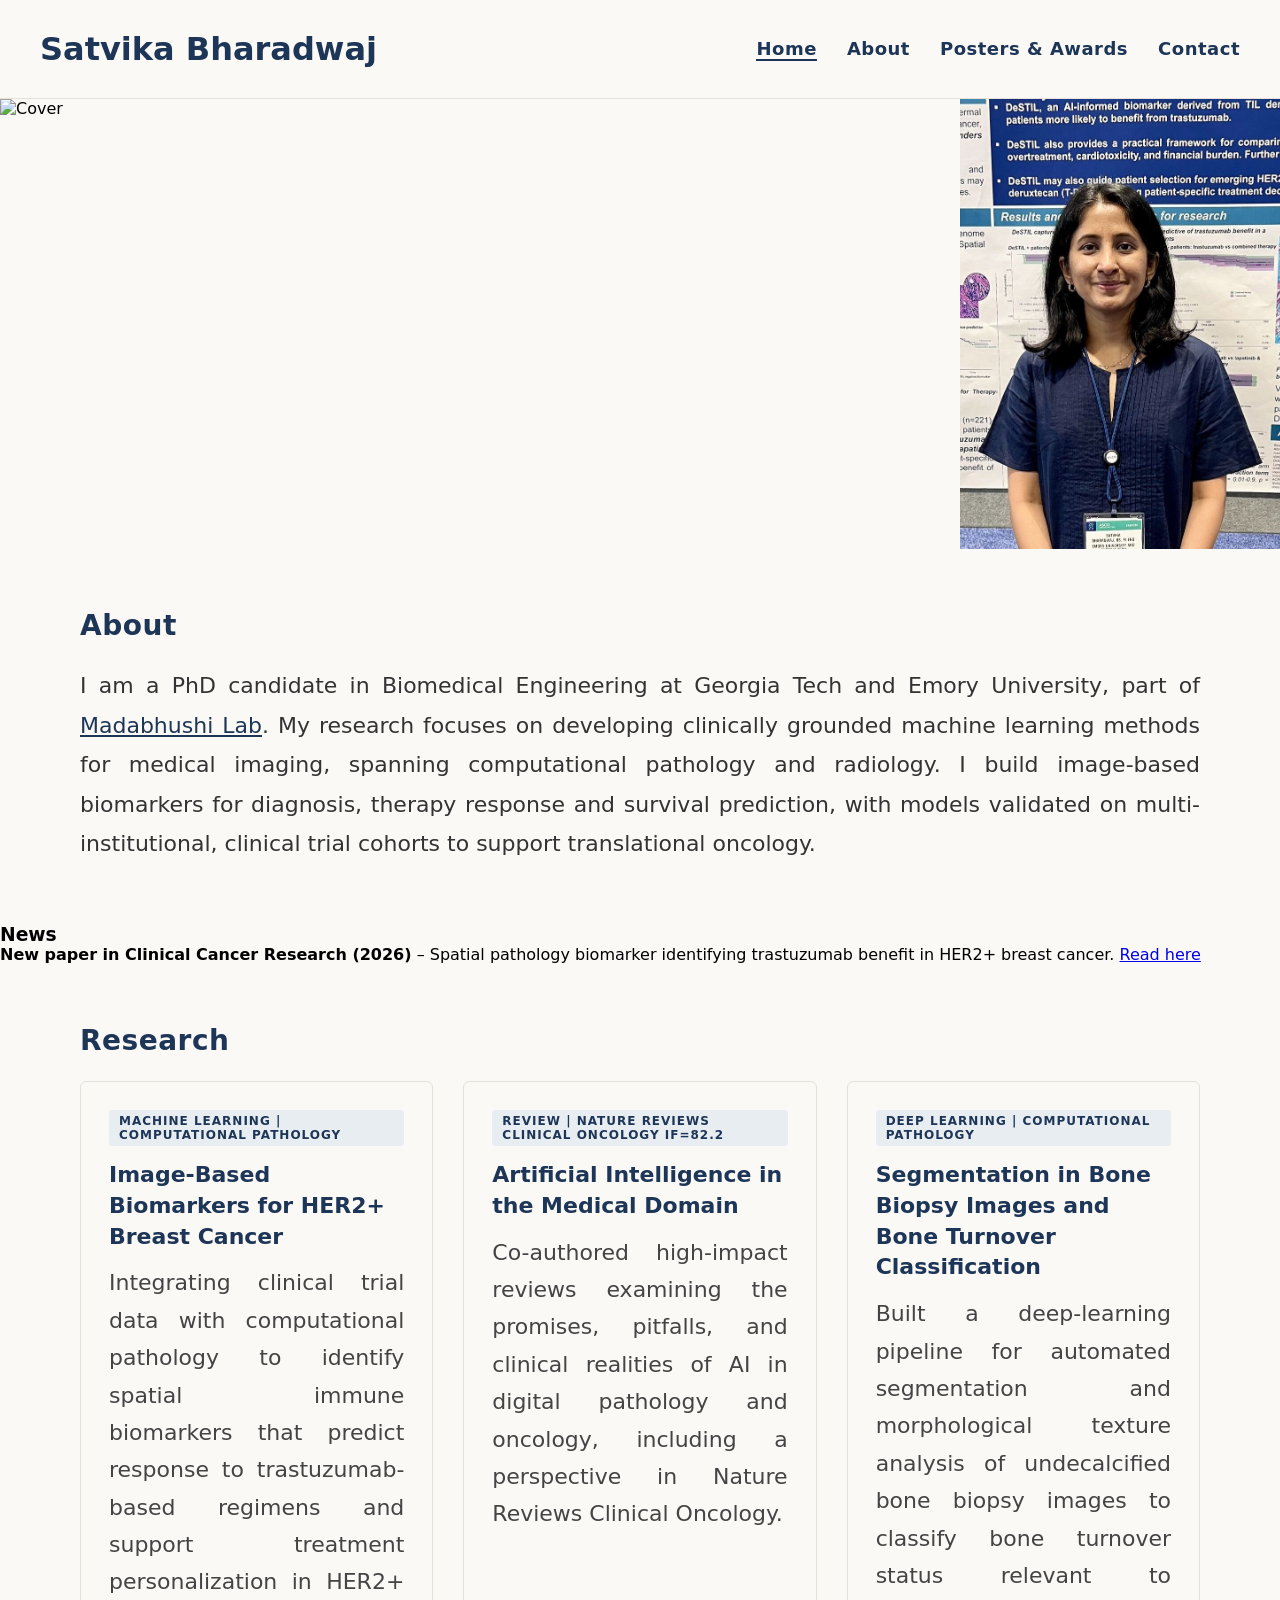
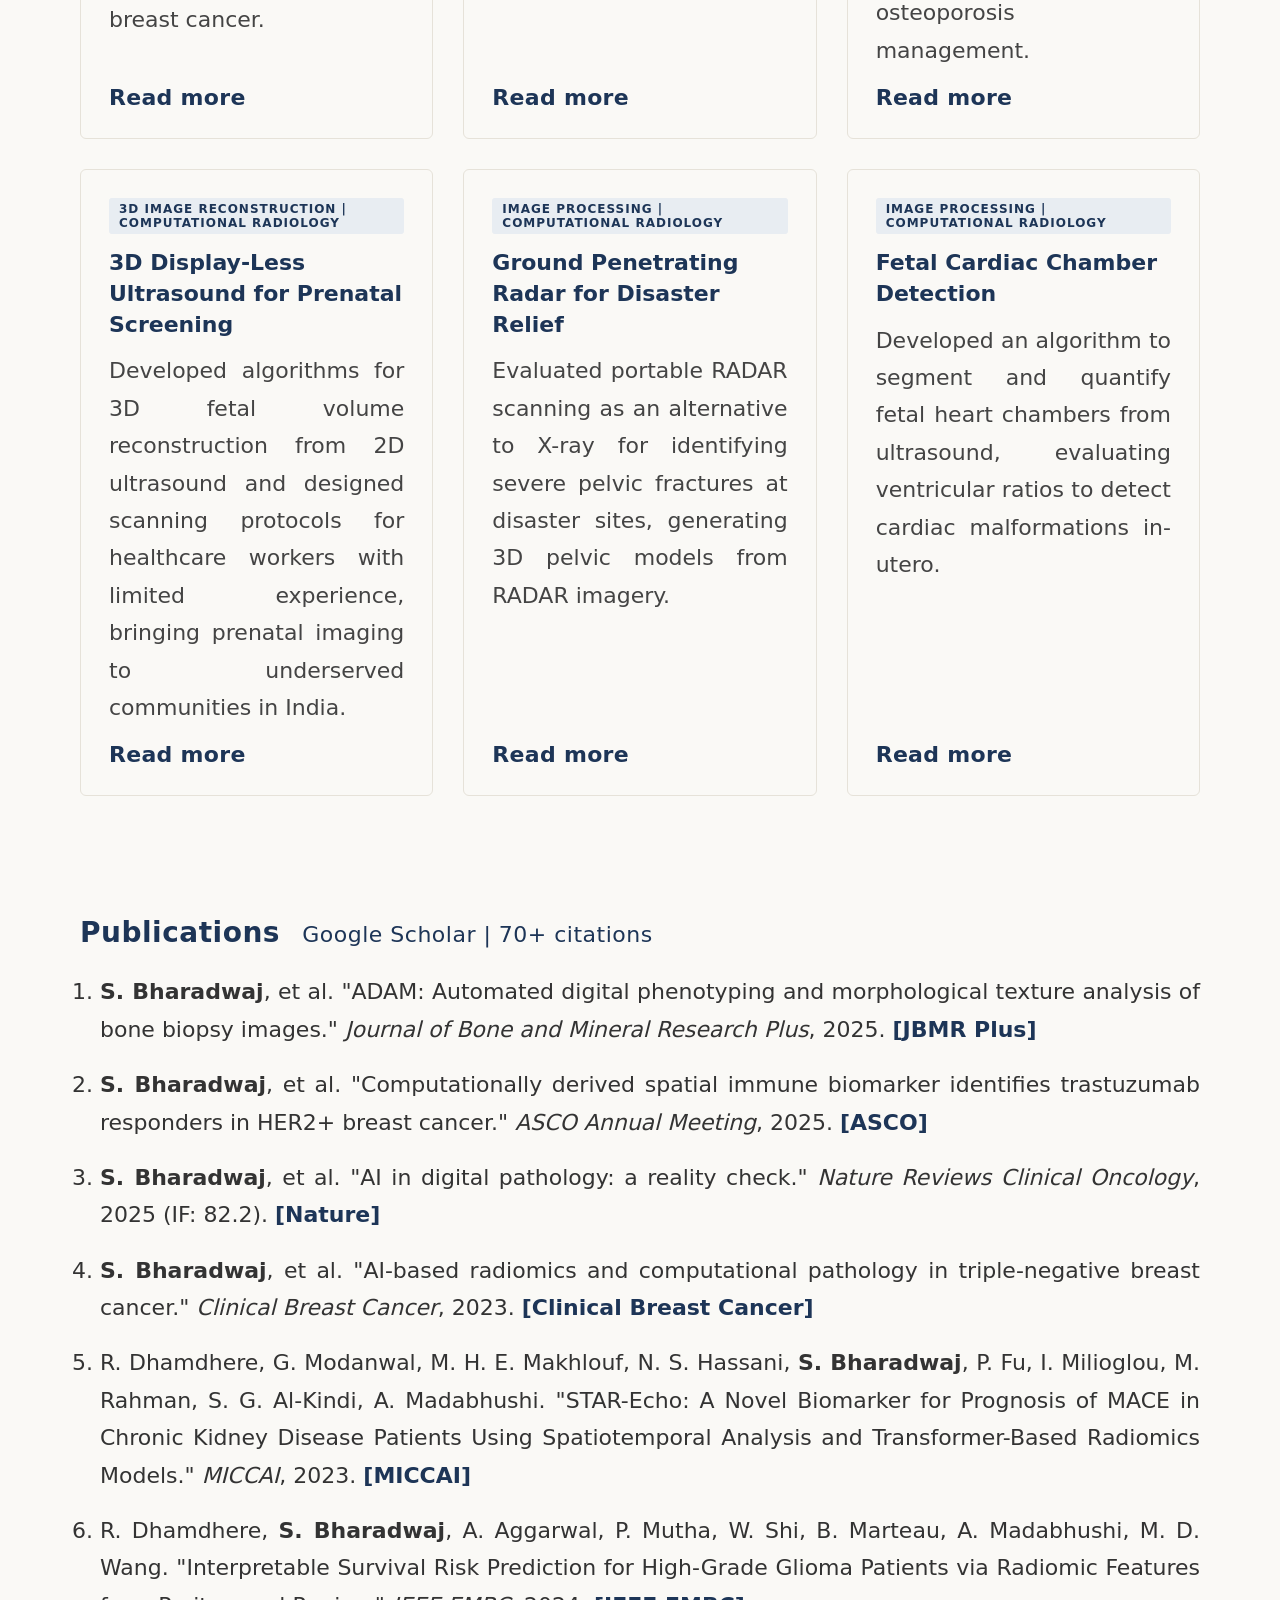
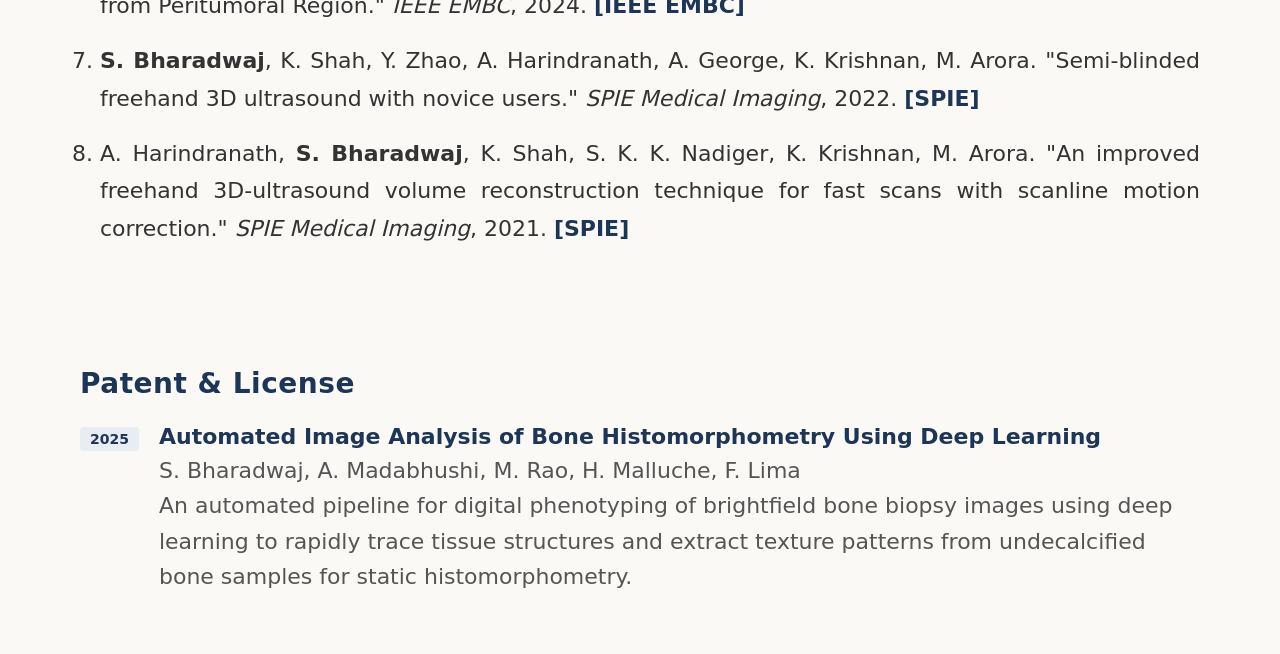
==== commit a97f07f3: "Add news section to index.html Added a news section with a recent paper announcement." ====
--- a/index.html
+++ b/index.html
@@ -41,6 +41,20 @@
     </div>
   </section>
 
+  <div>
+  <h3>News</h3>
+  <ul>
+    <li>
+      <strong>New paper in Clinical Cancer Research (2026)</strong> – 
+      Spatial pathology biomarker identifying trastuzumab benefit in HER2+ breast cancer. 
+      <a href="https://aacrjournals.org/clincancerres/article/doi/10.1158/1078-0432.CCR-25-4185/776772" target="_blank">
+        Read here
+      </a>
+    </li>
+  </ul>
+</div>
+
+  
   <!-- RESEARCH -->
   <section class="research" id="research">
     <div class="section-inner">
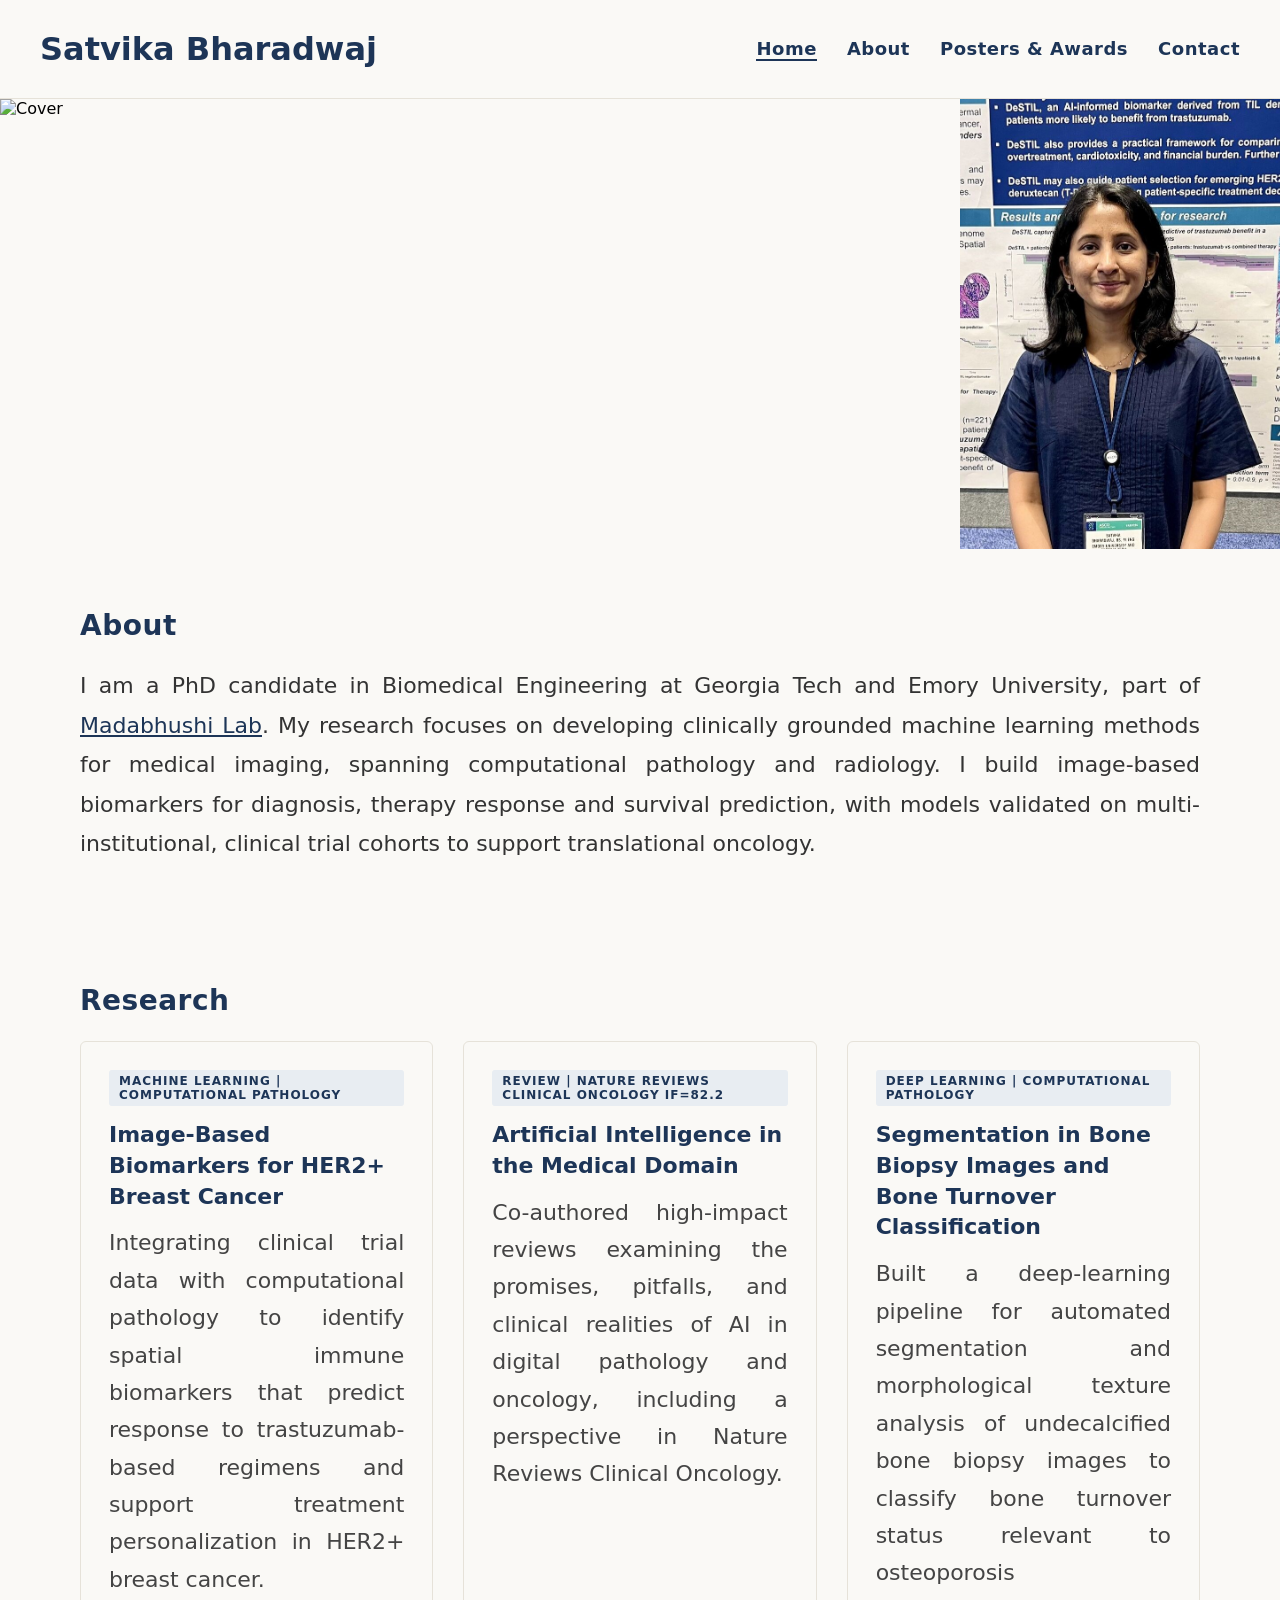
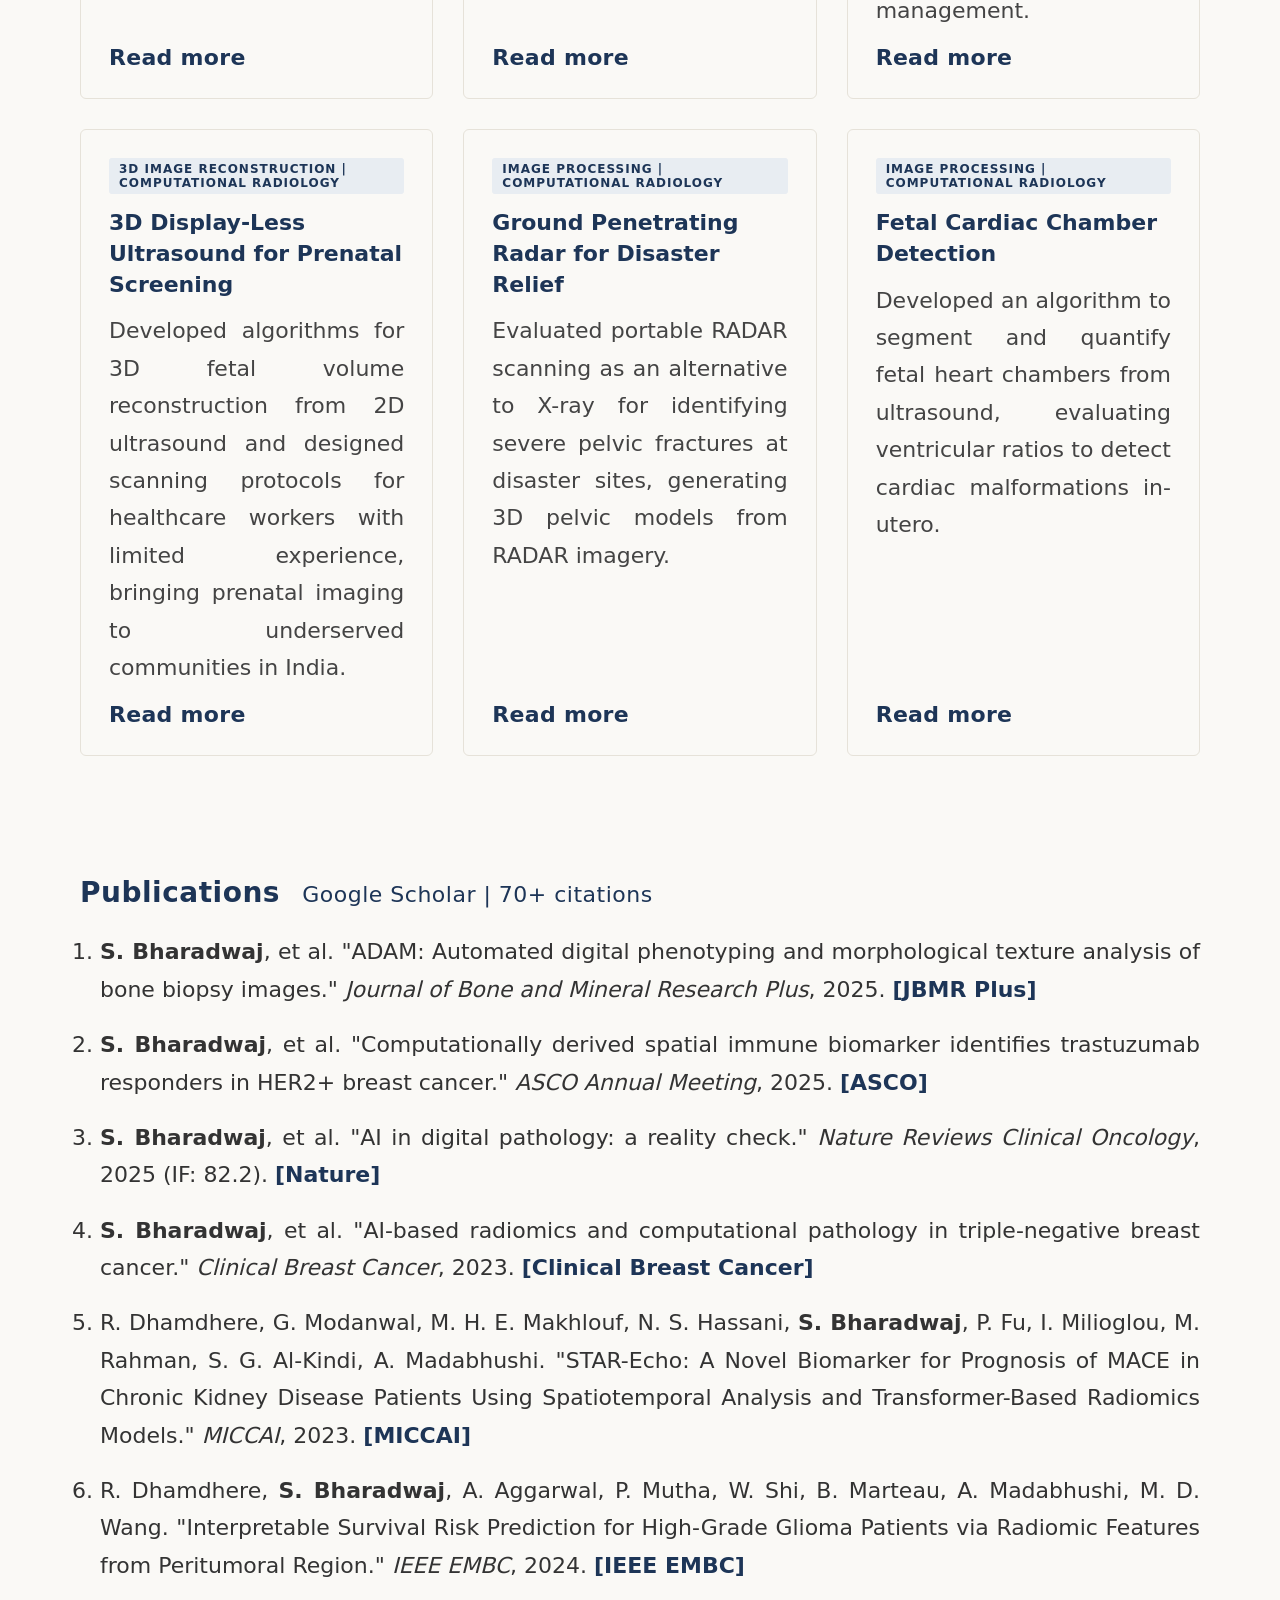
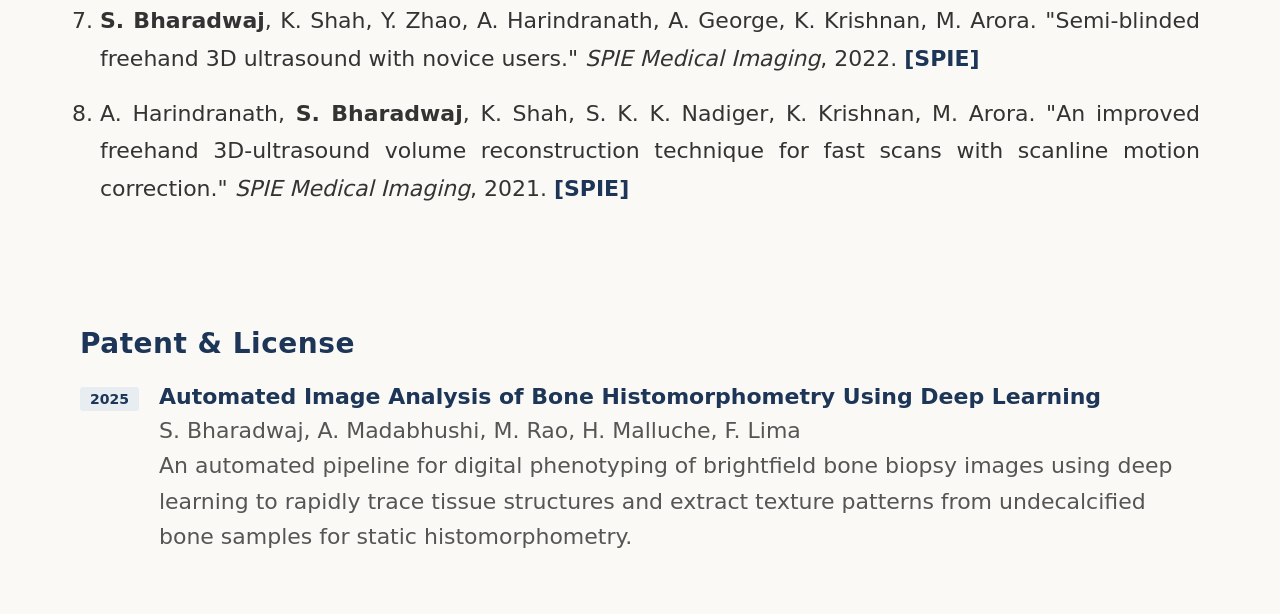
==== commit 04dff4c7: "Remove News section from index.html Removed the News section from the index.html file." ====
--- a/index.html
+++ b/index.html
@@ -40,20 +40,6 @@
       </p>
     </div>
   </section>
-
-  <div>
-  <h3>News</h3>
-  <ul>
-    <li>
-      <strong>New paper in Clinical Cancer Research (2026)</strong> – 
-      Spatial pathology biomarker identifying trastuzumab benefit in HER2+ breast cancer. 
-      <a href="https://aacrjournals.org/clincancerres/article/doi/10.1158/1078-0432.CCR-25-4185/776772" target="_blank">
-        Read here
-      </a>
-    </li>
-  </ul>
-</div>
-
   
   <!-- RESEARCH -->
   <section class="research" id="research">
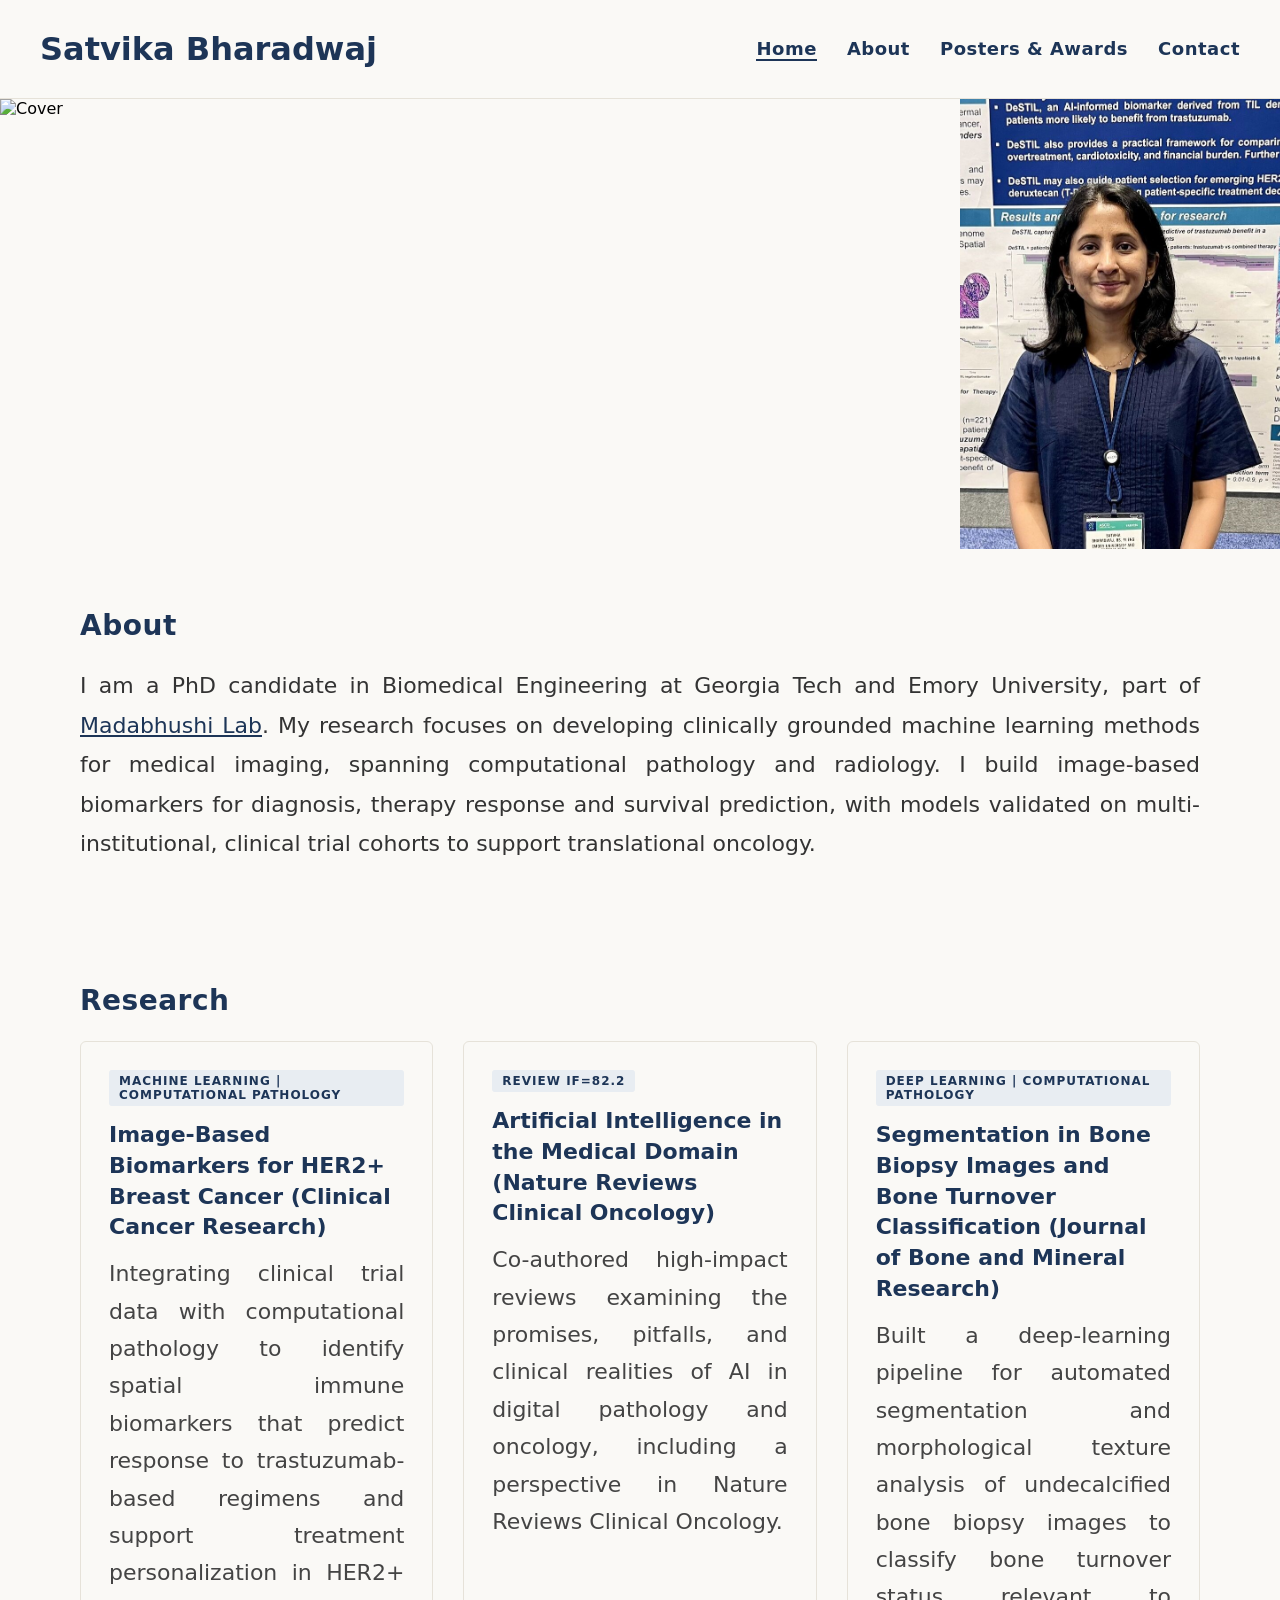
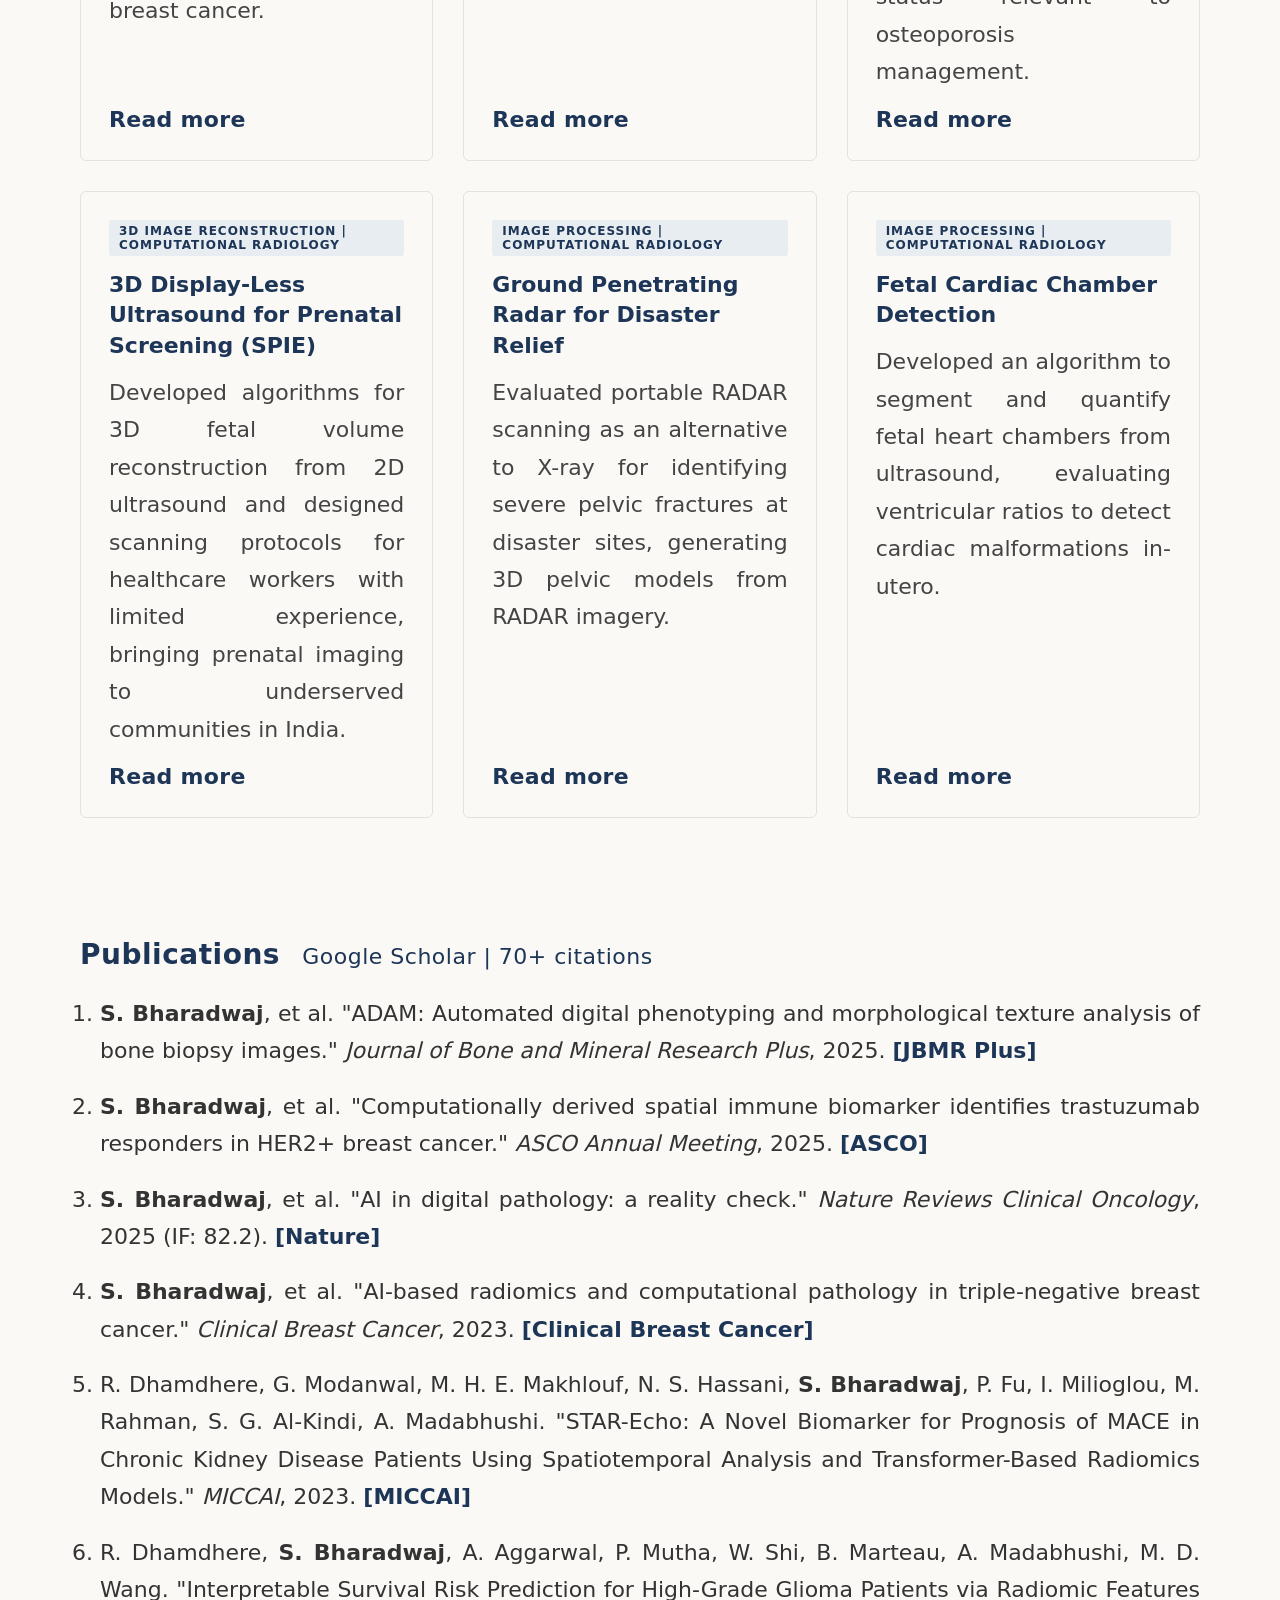
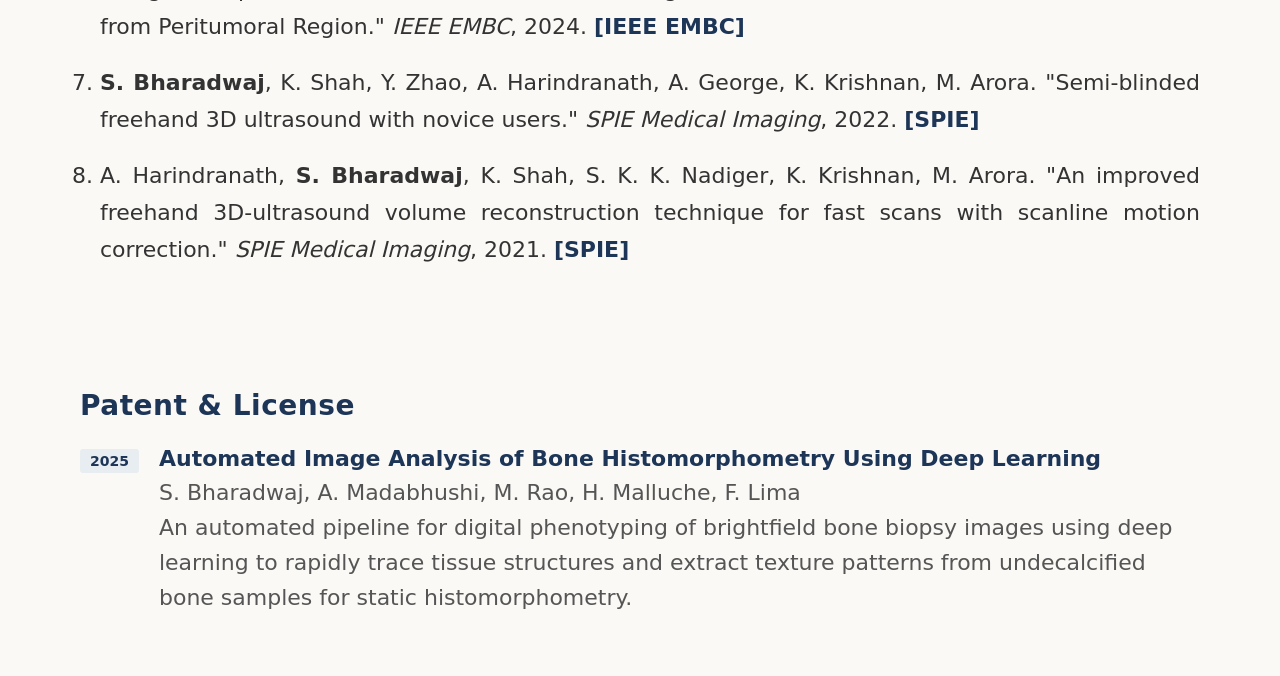
==== commit 5b28303e: "Update research card titles with publication details" ====
--- a/index.html
+++ b/index.html
@@ -49,28 +49,28 @@
 
         <a href="pages/research/her2-biomarkers.html" class="research-card">
           <span class="card-tag">Machine Learning | Computational Pathology</span>
-          <h3>Image-Based Biomarkers for HER2+ Breast Cancer</h3>
+          <h3>Image-Based Biomarkers for HER2+ Breast Cancer (Clinical Cancer Research) </h3>
           <p>Integrating clinical trial data with computational pathology to identify spatial immune biomarkers that predict response to trastuzumab-based regimens and support treatment personalization in HER2+ breast cancer.</p>
           <span class="card-link">Read more</span>
         </a>
 
         <a href="pages/research/ai-reviews.html" class="research-card">
-          <span class="card-tag">Review | Nature Reviews Clinical Oncology IF=82.2</span>
-          <h3>Artificial Intelligence in the Medical Domain</h3>
+          <span class="card-tag">Review  IF=82.2</span>
+          <h3>Artificial Intelligence in the Medical Domain (Nature Reviews Clinical Oncology) </h3>
           <p>Co-authored high-impact reviews examining the promises, pitfalls, and clinical realities of AI in digital pathology and oncology, including a perspective in Nature Reviews Clinical Oncology.</p>
           <span class="card-link">Read more</span>
         </a>
 
         <a href="pages/research/bone-biopsy.html" class="research-card">
           <span class="card-tag">Deep Learning | Computational Pathology</span>
-          <h3>Segmentation in Bone Biopsy Images and Bone Turnover Classification</h3>
+          <h3>Segmentation in Bone Biopsy Images and Bone Turnover Classification (Journal of Bone and Mineral Research) </h3>
           <p>Built a deep-learning pipeline for automated segmentation and morphological texture analysis of undecalcified bone biopsy images to classify bone turnover status relevant to osteoporosis management.</p>
           <span class="card-link">Read more</span>
         </a>
 
         <a href="pages/research/secure-ultrasound.html" class="research-card">
           <span class="card-tag">3D Image Reconstruction | Computational Radiology</span>
-          <h3>3D Display-Less Ultrasound for Prenatal Screening</h3>
+          <h3>3D Display-Less Ultrasound for Prenatal Screening (SPIE) </h3>
           <p>Developed algorithms for 3D fetal volume reconstruction from 2D ultrasound and designed scanning protocols for healthcare workers with limited experience, bringing prenatal imaging to underserved communities in India.</p>
           <span class="card-link">Read more</span>
         </a>
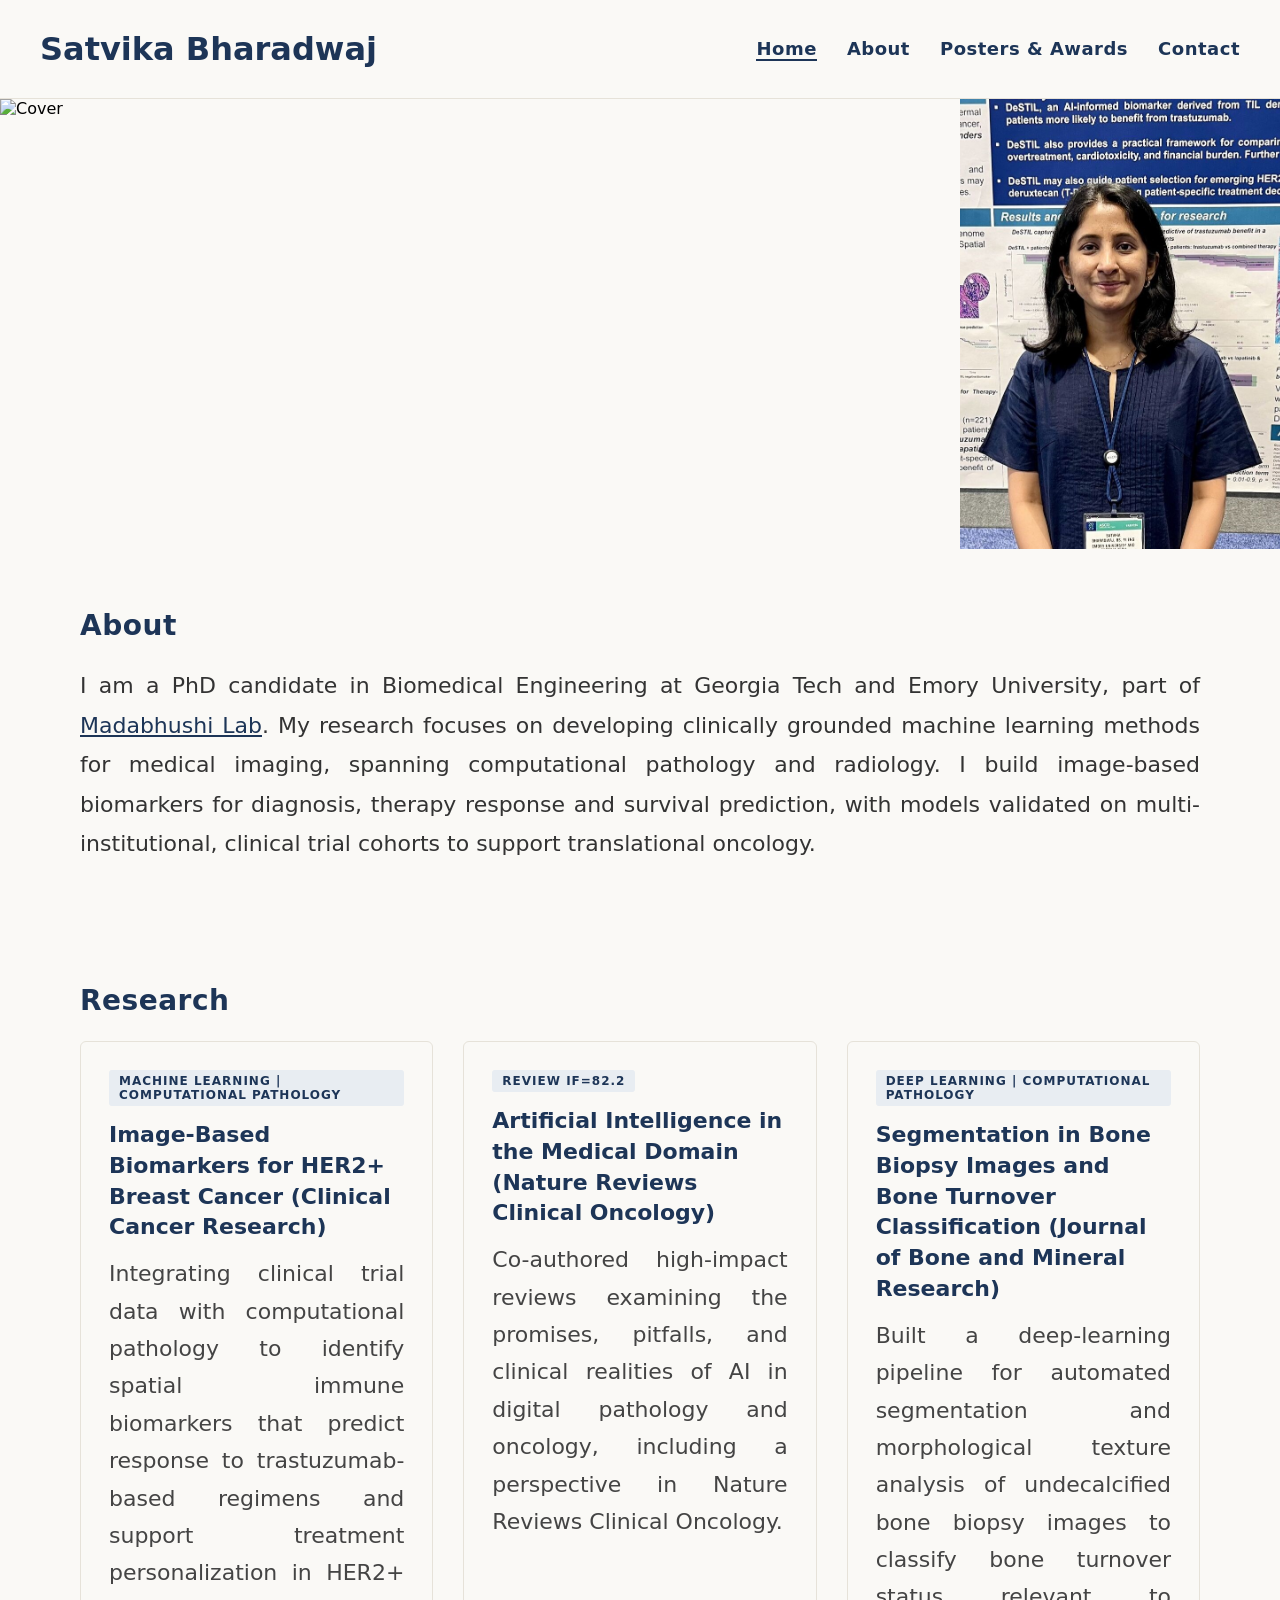
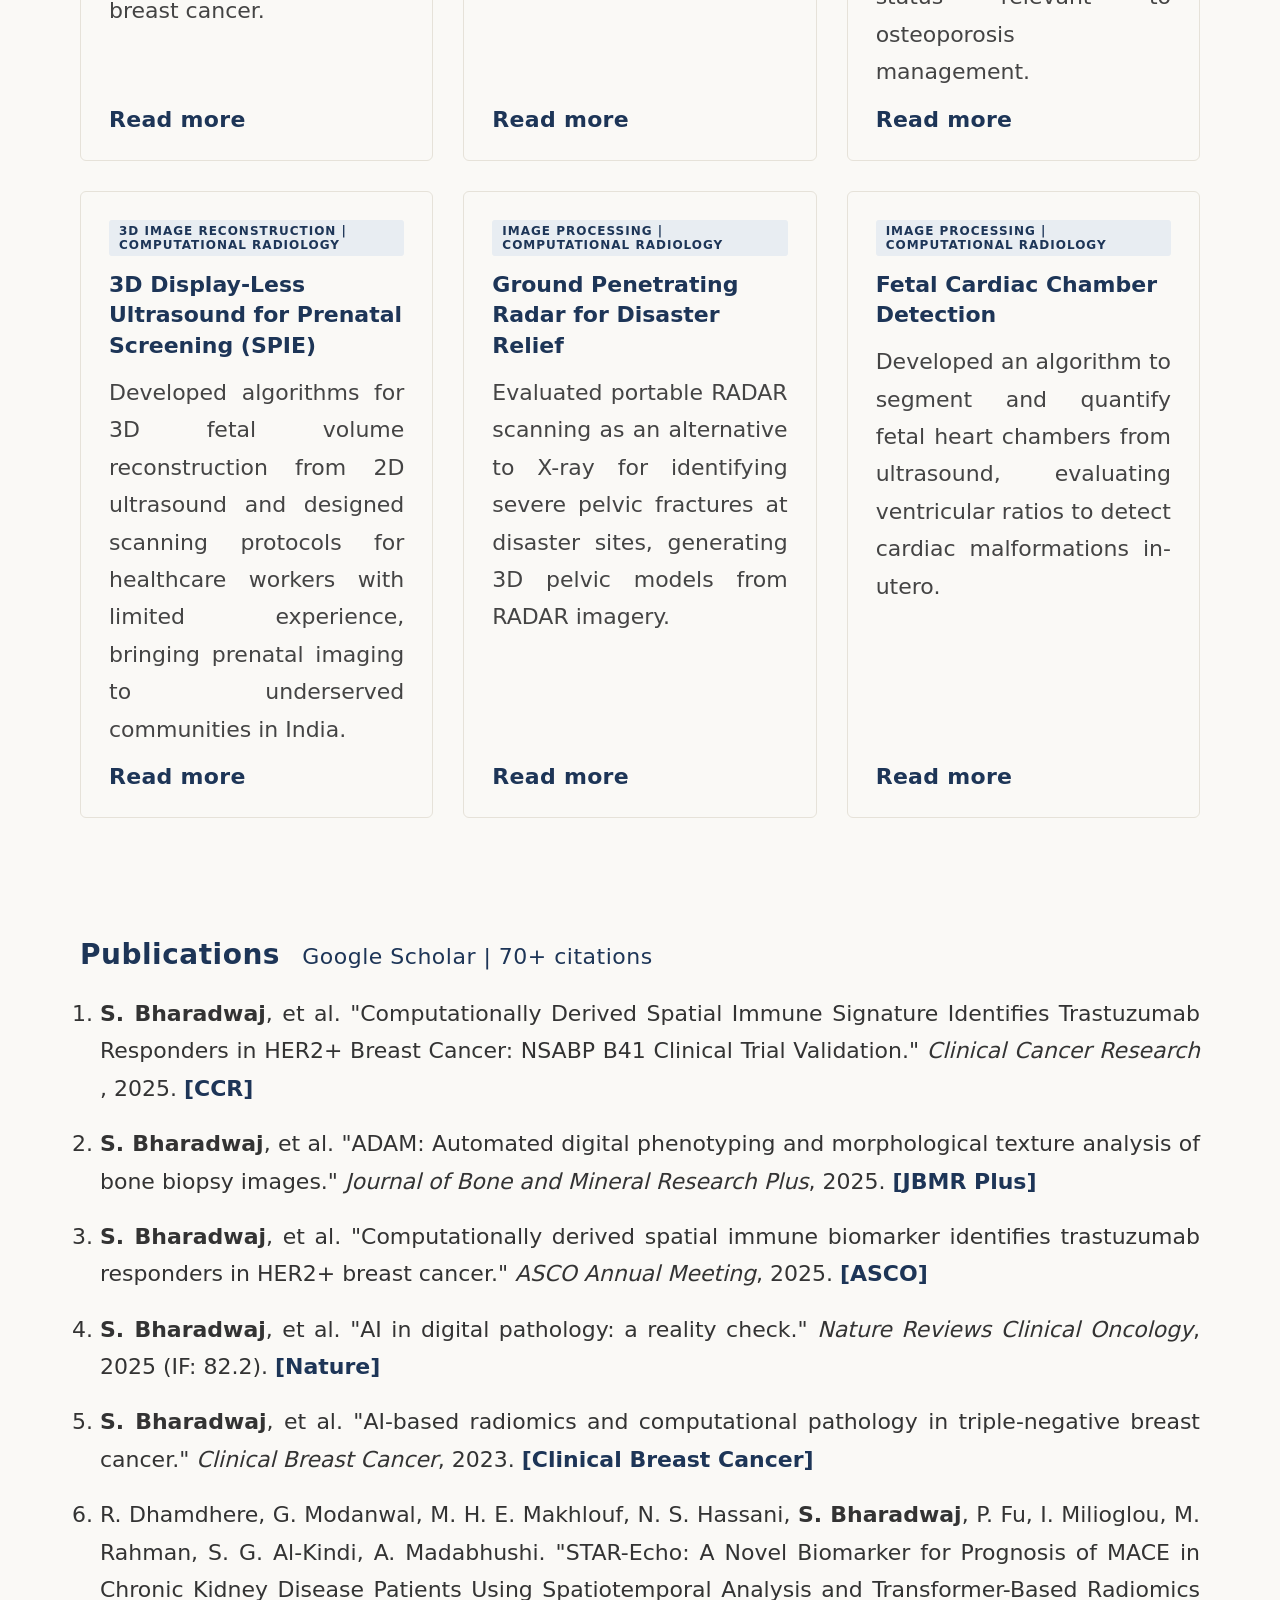
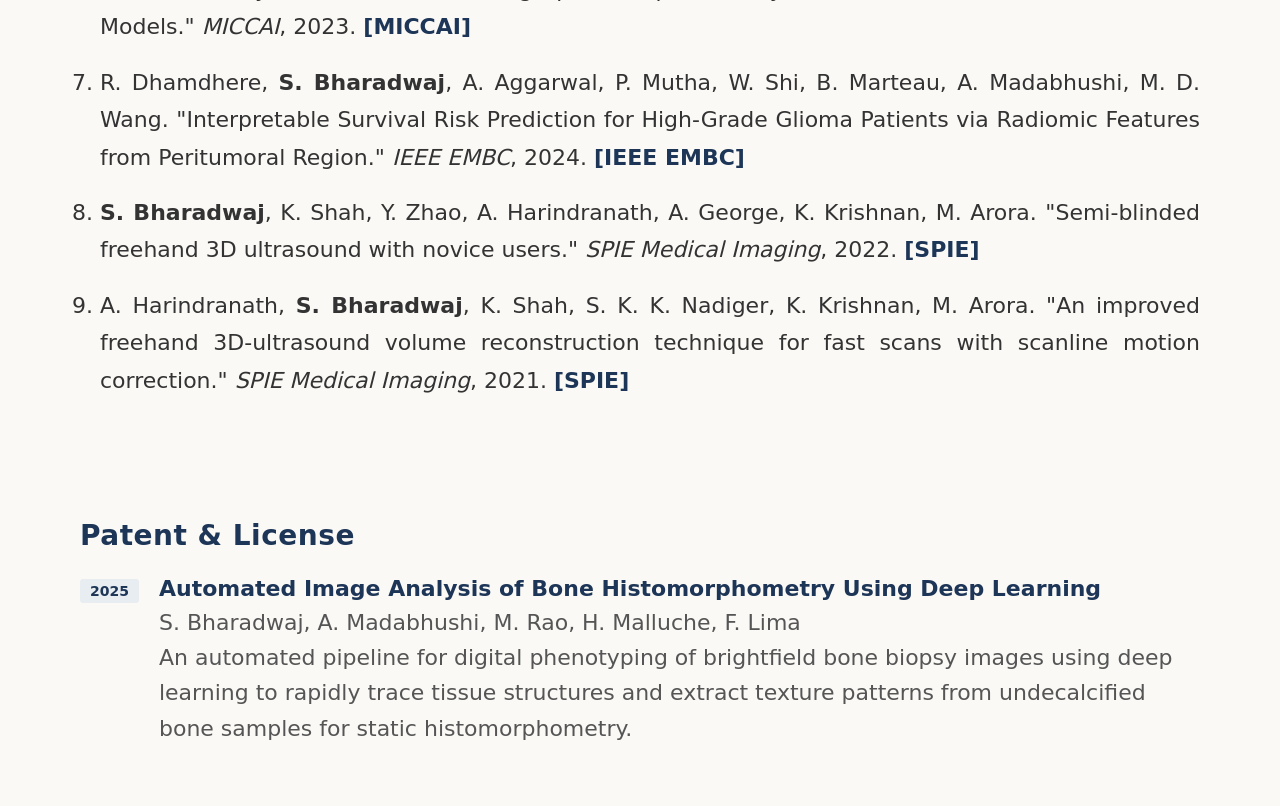
==== commit 592cfe84: "Add new publications to index.html" ====
--- a/index.html
+++ b/index.html
@@ -98,6 +98,7 @@
     <div class="section-inner">
       <h2 class="section-title">Publications <a href="https://scholar.google.com/citations?hl=en&user=Og2cWEsAAAAJ" target="_blank" class="scholar-link">Google Scholar | 70+ citations</a></h2>
       <ol class="pub-list">
+        <li><strong>S. Bharadwaj</strong>, et al. "Computationally Derived Spatial Immune Signature Identifies Trastuzumab Responders in HER2+ Breast Cancer: NSABP B41 Clinical Trial Validation." <em>Clinical Cancer Research </em>, 2025. <a href="https://aacrjournals.org/clincancerres/article/doi/10.1158/1078-0432.CCR-25-4185/776772" target="_blank">[CCR]</a></li>
         <li><strong>S. Bharadwaj</strong>, et al. "ADAM: Automated digital phenotyping and morphological texture analysis of bone biopsy images." <em>Journal of Bone and Mineral Research Plus</em>, 2025. <a href="https://academic.oup.com/jbmrplus/article/9/4/ziaf028/8006380?login=false" target="_blank">[JBMR Plus]</a></li>
         <li><strong>S. Bharadwaj</strong>, et al. "Computationally derived spatial immune biomarker identifies trastuzumab responders in HER2+ breast cancer." <em>ASCO Annual Meeting</em>, 2025. <a href="https://meetings.asco.org/abstracts-presentations/244453" target="_blank">[ASCO]</a></li>
         <li><strong>S. Bharadwaj</strong>, et al. "AI in digital pathology: a reality check." <em>Nature Reviews Clinical Oncology</em>, 2025 (IF: 82.2). <a href="https://pubmed.ncbi.nlm.nih.gov/39934323/" target="_blank">[Nature]</a></li>
